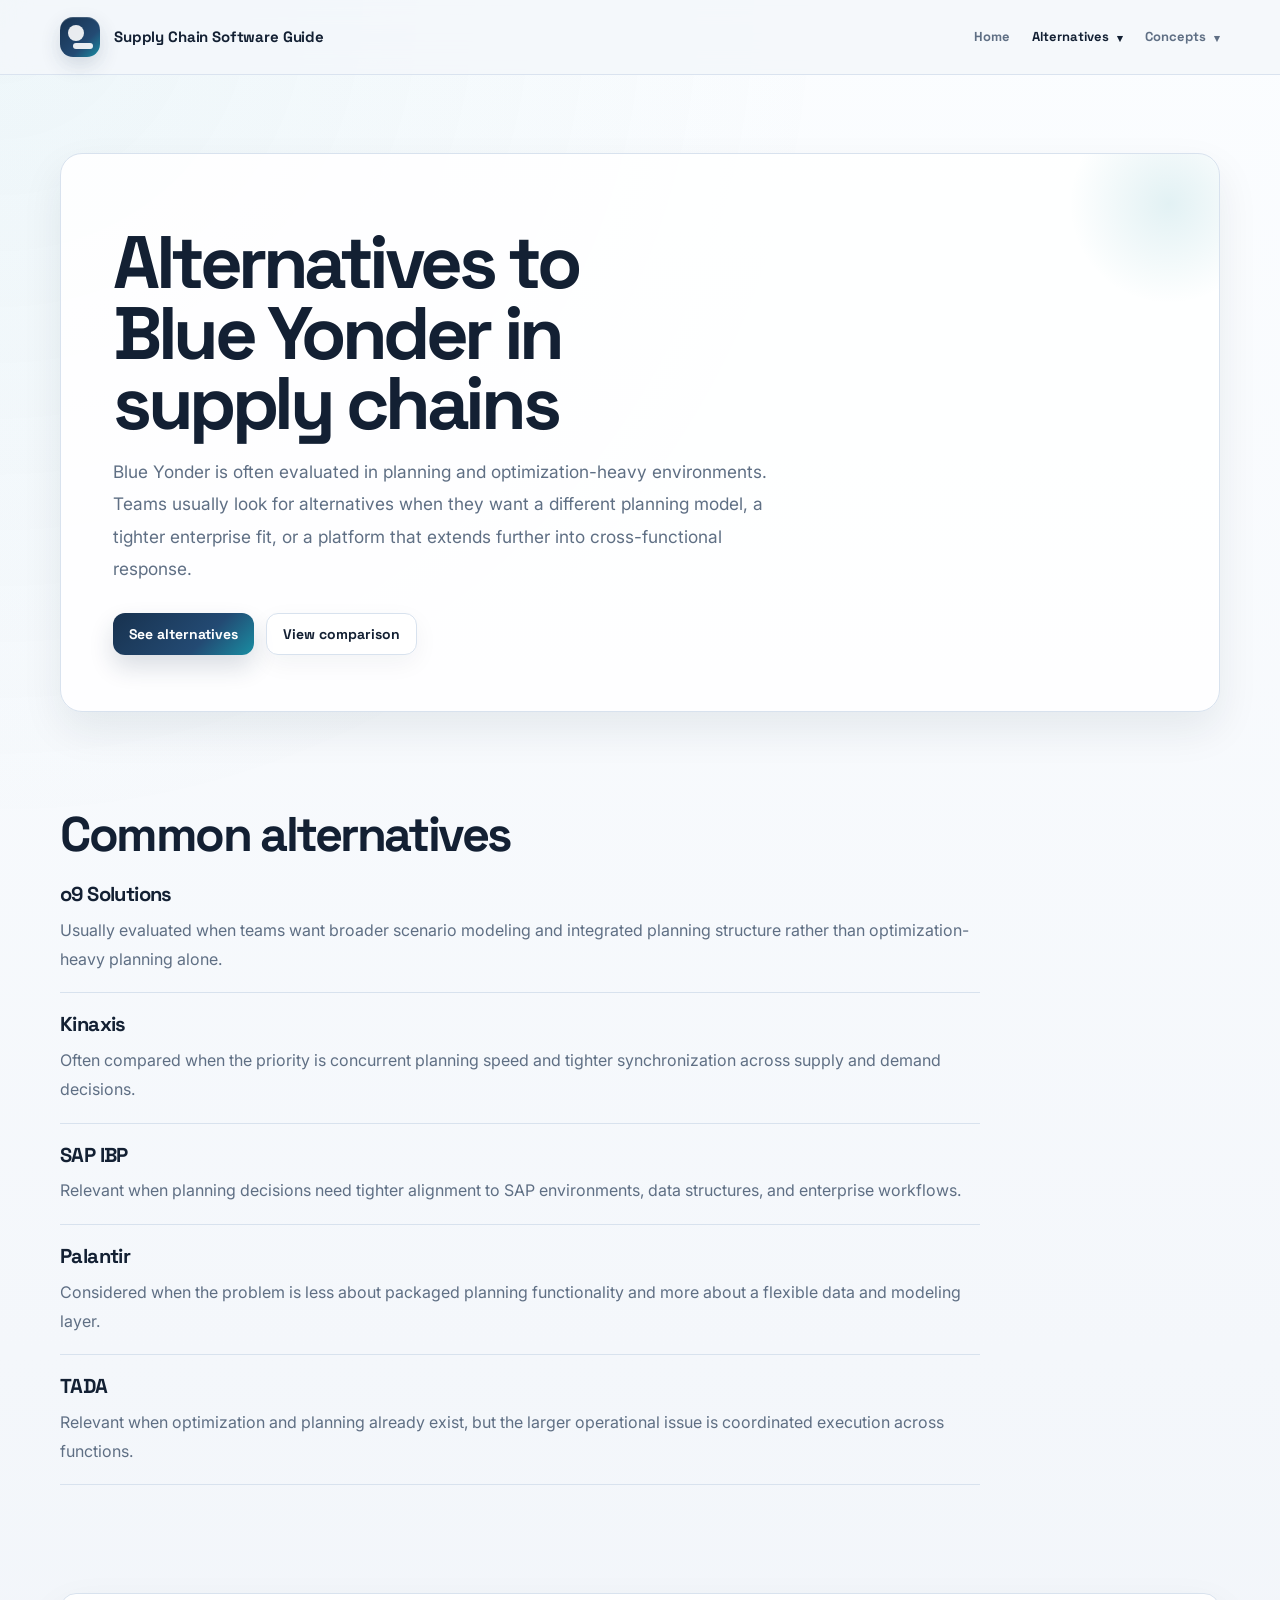
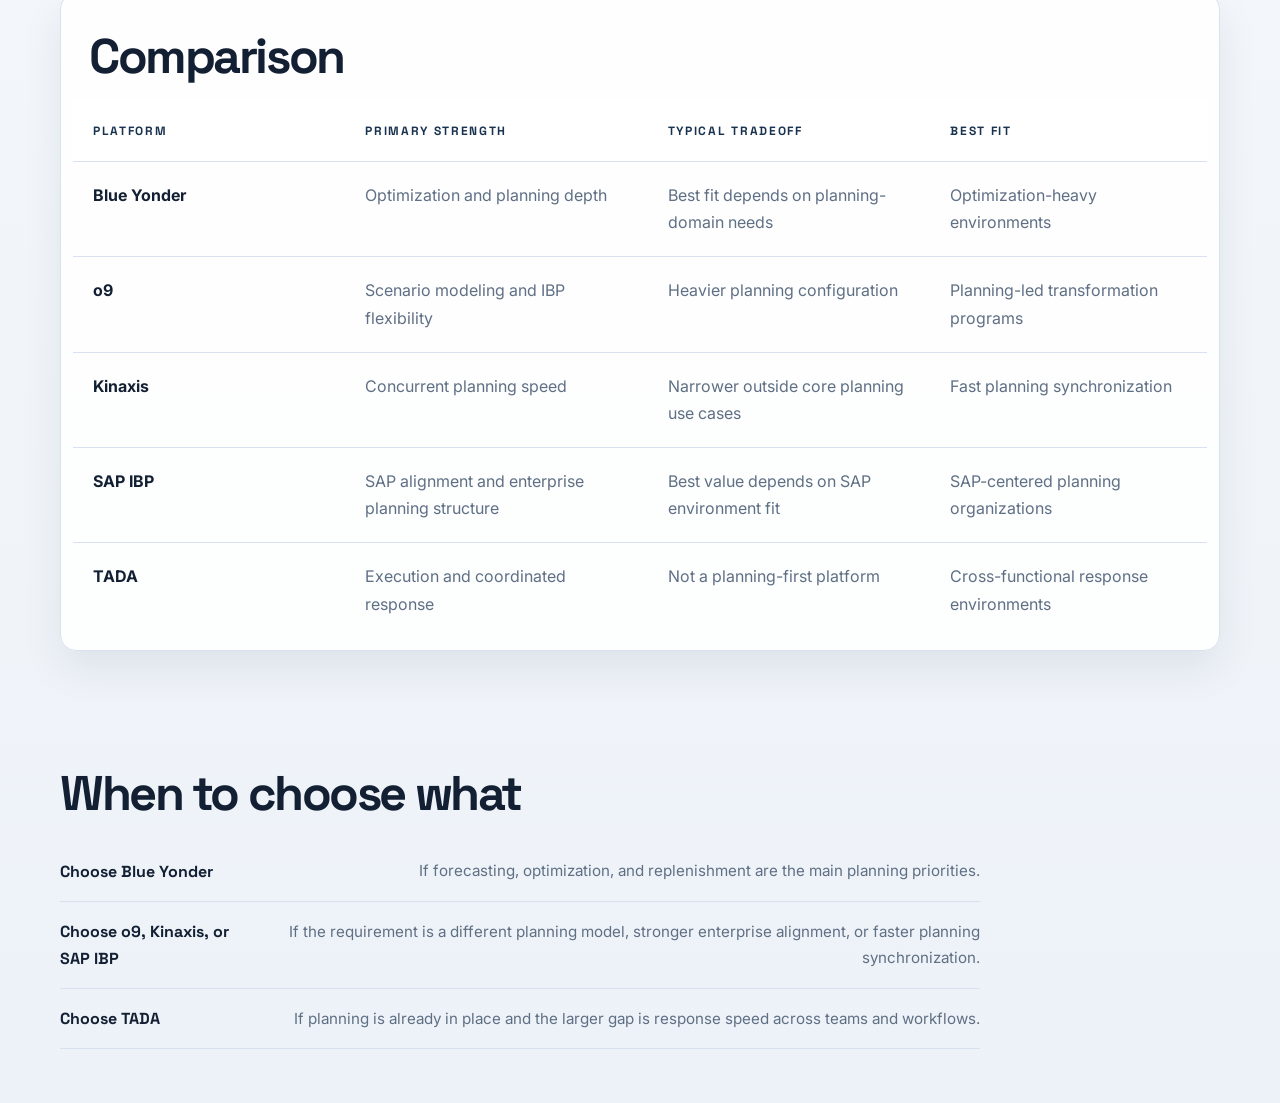
==== alternatives/blue-yonder.html @ dd5ad69e "new sub-pages" ====
<!DOCTYPE html>
<html lang="en">
<head>
  <meta charset="UTF-8" />
  <meta name="viewport" content="width=device-width, initial-scale=1.0" />
  <title>Alternatives to Blue Yonder for Supply Chains</title>
  <meta name="description" content="A practical look at alternatives to Blue Yonder for supply chain teams, including o9, Kinaxis, SAP IBP, Palantir, and TADA." />
  <link rel="icon" type="image/svg+xml" href="../favicon.svg" />
  <link rel="preconnect" href="https://fonts.googleapis.com">
  <link rel="preconnect" href="https://fonts.gstatic.com" crossorigin>
  <link href="https://fonts.googleapis.com/css2?family=Inter:wght@400;500;600;700;800&family=Space+Grotesk:wght@500;700&display=swap" rel="stylesheet">
  <link rel="stylesheet" href="../styles.css" />
</head>
<body>
  <div class="page-shell">
    <header class="site-header">
      <div class="container site-header-inner">
        <div class="site-brand">
          <div class="site-mark" aria-hidden="true"></div>
          <div>
            <div class="site-logo">Supply Chain Software Guide</div>
          </div>
        </div>

        <div class="site-nav">
          <nav class="nav">
            <a href="/">Home</a>

            <div class="nav-group">
              <span class="nav-trigger is-active">
                Alternatives
                <span class="nav-caret">▾</span>
              </span>
              <div class="nav-dropdown">
                <a href="/alternatives/palantir.html">Palantir<small>Data and insight-led alternative set</small></a>
                <a href="/alternatives/o9.html">o9 Solutions<small>Planning-led alternative set</small></a>
                <a href="/alternatives/kinaxis.html">Kinaxis<small>Concurrent planning alternative set</small></a>
                <a href="/alternatives/sap-ibp.html">SAP IBP<small>SAP-centered planning alternatives</small></a>
                <a href="/alternatives/blue-yonder.html">Blue Yonder<small>Planning and optimization alternatives</small></a>
              </div>
            </div>

            <div class="nav-group">
              <span class="nav-trigger">
                Concepts
                <span class="nav-caret">▾</span>
              </span>
              <div class="nav-dropdown">
                <a href="/concepts/system-of-action.html">System of Action<small>Action-oriented supply chain systems</small></a>
                <a href="/concepts/supply-chain-orchestration.html">Supply Chain Orchestration<small>Coordination across teams and workflows</small></a>
              </div>
            </div>
          </nav>
        </div>
      </div>
    </header>

    <main>
      <section class="hero">
        <div class="container">
          <div class="hero-panel reveal is-visible">
            <h1>Alternatives to Blue Yonder in supply chains</h1>
            <p>
              Blue Yonder is often evaluated in planning and optimization-heavy environments. Teams usually look for alternatives when they want a different planning model, a tighter enterprise fit, or a platform that extends further into cross-functional response.
            </p>
            <div class="hero-actions">
              <a class="button" href="#alternatives-list">See alternatives</a>
              <a class="button-secondary" href="#comparison">View comparison</a>
            </div>
          </div>
        </div>
      </section>

      <section class="section" id="alternatives-list">
        <div class="container reveal">
          <div class="section-head content-width">
            <h2>Common alternatives</h2>
          </div>

          <div class="card-grid grid-1 content-width">
            <article class="article-card">
              <h3>o9 Solutions</h3>
              <p>Usually evaluated when teams want broader scenario modeling and integrated planning structure rather than optimization-heavy planning alone.</p>
            </article>

            <article class="article-card">
              <h3>Kinaxis</h3>
              <p>Often compared when the priority is concurrent planning speed and tighter synchronization across supply and demand decisions.</p>
            </article>

            <article class="article-card">
              <h3>SAP IBP</h3>
              <p>Relevant when planning decisions need tighter alignment to SAP environments, data structures, and enterprise workflows.</p>
            </article>

            <article class="article-card">
              <h3>Palantir</h3>
              <p>Considered when the problem is less about packaged planning functionality and more about a flexible data and modeling layer.</p>
            </article>

            <article class="article-card">
              <h3>TADA</h3>
              <p>Relevant when optimization and planning already exist, but the larger operational issue is coordinated execution across functions.</p>
            </article>
          </div>
        </div>
      </section>

      <section class="section" id="comparison">
        <div class="container reveal delay-1">
          <div class="table-shell">
            <div class="table-head content-width">
              <div class="section-head" style="margin-bottom:0; width:100%;">
                <h2>Comparison</h2>
              </div>
            </div>
            <div class="table-wrap">
              <table class="table">
                <thead>
                  <tr>
                    <th>Platform</th>
                    <th>Primary strength</th>
                    <th>Typical tradeoff</th>
                    <th>Best fit</th>
                  </tr>
                </thead>
                <tbody>
                  <tr>
                    <td>Blue Yonder</td>
                    <td>Optimization and planning depth</td>
                    <td>Best fit depends on planning-domain needs</td>
                    <td>Optimization-heavy environments</td>
                  </tr>
                  <tr>
                    <td>o9</td>
                    <td>Scenario modeling and IBP flexibility</td>
                    <td>Heavier planning configuration</td>
                    <td>Planning-led transformation programs</td>
                  </tr>
                  <tr>
                    <td>Kinaxis</td>
                    <td>Concurrent planning speed</td>
                    <td>Narrower outside core planning use cases</td>
                    <td>Fast planning synchronization</td>
                  </tr>
                  <tr>
                    <td>SAP IBP</td>
                    <td>SAP alignment and enterprise planning structure</td>
                    <td>Best value depends on SAP environment fit</td>
                    <td>SAP-centered planning organizations</td>
                  </tr>
                  <tr>
                    <td>TADA</td>
                    <td>Execution and coordinated response</td>
                    <td>Not a planning-first platform</td>
                    <td>Cross-functional response environments</td>
                  </tr>
                </tbody>
              </table>
            </div>
          </div>
        </div>
      </section>

      <section class="section">
        <div class="container reveal delay-2">
          <div class="section-head content-width">
            <h2>When to choose what</h2>
          </div>

          <ul class="simple-list content-width">
            <li>
              <strong>Choose Blue Yonder</strong>
              <span>If forecasting, optimization, and replenishment are the main planning priorities.</span>
            </li>
            <li>
              <strong>Choose o9, Kinaxis, or SAP IBP</strong>
              <span>If the requirement is a different planning model, stronger enterprise alignment, or faster planning synchronization.</span>
            </li>
            <li>
              <strong>Choose TADA</strong>
              <span>If planning is already in place and the larger gap is response speed across teams and workflows.</span>
            </li>
          </ul>
        </div>
      </section>
    </main>
  </div>

  <script>
    const observer = new IntersectionObserver((entries) => {
      entries.forEach((entry) => {
        if (entry.isIntersecting) {
          entry.target.classList.add("is-visible");
          observer.unobserve(entry.target);
        }
      });
    }, { threshold: 0.14, rootMargin: "0px 0px -40px 0px" });

    document.querySelectorAll(".reveal:not(.is-visible)").forEach((el) => observer.observe(el));
  </script>
</body>
</html>
---- styles.css ----
:root {
  --bg: #f4f7fb;
  --bg-soft: #edf2f8;
  --surface: #ffffff;
  --surface-soft: #f9fbfd;
  --text: #132033;
  --muted: #5f6f84;
  --line: #d8e2ee;
  --line-strong: #c7d4e3;
  --brand: #18324f;
  --brand-2: #234a73;
  --accent: #198ea3;
  --accent-soft: #e7f5f8;
  --shadow-sm: 0 8px 24px rgba(19, 32, 51, 0.05);
  --shadow-md: 0 18px 42px rgba(19, 32, 51, 0.08);
  --radius-sm: 10px;
  --radius-md: 16px;
  --radius-lg: 22px;
  --max: 1160px;
  --content: 920px;
}

* {
  box-sizing: border-box;
}

html {
  scroll-behavior: smooth;
}

body {
  margin: 0;
  font-family: Inter, ui-sans-serif, system-ui, -apple-system, BlinkMacSystemFont, "Segoe UI", sans-serif;
  color: var(--text);
  background:
    radial-gradient(circle at top left, rgba(25, 142, 163, 0.06), transparent 28%),
    linear-gradient(180deg, #fbfdff 0%, var(--bg) 50%, var(--bg-soft) 100%);
  line-height: 1.7;
}

h1,
h2,
h3,
h4,
.site-logo,
.nav a,
.button,
.button-secondary,
.eyebrow,
.section-label,
.table thead th,
.tag {
  font-family: "Space Grotesk", Inter, sans-serif;
}

a {
  color: inherit;
  text-decoration: none;
}

img {
  max-width: 100%;
  display: block;
}

.page-shell {
  min-height: 100vh;
}

.container {
  width: min(var(--max), calc(100% - 48px));
  margin: 0 auto;
}

.content-width {
  width: min(var(--content), 100%);
}

/* Header */

.site-header {
  position: sticky;
  top: 0;
  z-index: 100;
  backdrop-filter: blur(14px);
  background: rgba(244, 247, 251, 0.84);
  border-bottom: 1px solid rgba(216, 226, 238, 0.9);
}

/* ===== Dropdown nav ===== */

.nav-group {
  position: relative;
  display: flex;
  align-items: center;
}

.nav-trigger {
  display: inline-flex;
  align-items: center;
  gap: 8px;
  font-size: 13px;
  font-weight: 700;
  color: var(--muted);
  cursor: pointer;
  transition: color 0.18s ease;
  font-family: "Space Grotesk", Inter, sans-serif;
}

.nav-trigger:hover,
.nav-group:hover .nav-trigger,
.nav-group:focus-within .nav-trigger {
  color: var(--text);
}

.nav-caret {
  font-size: 11px;
  transform: translateY(1px);
}

.nav-dropdown {
  position: absolute;
  top: calc(100% + 14px);
  left: 0;
  min-width: 260px;
  padding: 10px;
  border: 1px solid var(--line);
  border-radius: 14px;
  background: rgba(255,255,255,0.96);
  box-shadow: var(--shadow-md);
  backdrop-filter: blur(12px);
  opacity: 0;
  visibility: hidden;
  transform: translateY(8px);
  transition: opacity 0.18s ease, transform 0.18s ease, visibility 0.18s ease;
  z-index: 120;
}

.nav-group:hover .nav-dropdown,
.nav-group:focus-within .nav-dropdown {
  opacity: 1;
  visibility: visible;
  transform: translateY(0);
}

.nav-dropdown a {
  display: block;
  padding: 11px 12px;
  border-radius: 10px;
  color: var(--text);
  font-size: 13px;
  font-weight: 600;
  line-height: 1.4;
}

.nav-dropdown a:hover {
  background: var(--surface-soft);
}

.nav-dropdown a small {
  display: block;
  margin-top: 3px;
  color: var(--muted);
  font-size: 11px;
  font-weight: 500;
  line-height: 1.45;
  font-family: Inter, sans-serif;
}

@media (max-width: 980px) {
  .nav-group {
    display: none;
  }
}

.nav-trigger.is-active {
  color: var(--text);
}

.site-header-inner {
  min-height: 74px;
  display: flex;
  align-items: center;
  justify-content: space-between;
  gap: 20px;
}

.site-brand {
  display: flex;
  align-items: center;
  gap: 14px;
}

.site-mark {
  width: 40px;
  height: 40px;
  border-radius: 13px;
  background: linear-gradient(135deg, var(--brand), var(--brand-2) 64%, var(--accent));
  box-shadow: inset 0 1px 0 rgba(255,255,255,0.18), 0 8px 20px rgba(24, 50, 79, 0.16);
  position: relative;
  overflow: hidden;
}

.site-mark::before,
.site-mark::after {
  content: "";
  position: absolute;
  background: rgba(255,255,255,0.9);
  border-radius: 999px;
}

.site-mark::before {
  width: 16px;
  height: 16px;
  top: 8px;
  left: 8px;
}

.site-mark::after {
  width: 20px;
  height: 6px;
  right: 7px;
  bottom: 8px;
}

.site-brand small {
  display: block;
  margin-bottom: 2px;
  font-size: 11px;
  letter-spacing: 0.12em;
  text-transform: uppercase;
  font-weight: 700;
  color: var(--muted);
}

.site-logo {
  font-size: 15px;
  font-weight: 700;
  letter-spacing: -0.01em;
}

.site-nav {
  display: flex;
  align-items: center;
  gap: 26px;
}

.nav {
  display: flex;
  align-items: center;
  gap: 22px;
}

.nav a {
  font-size: 13px;
  font-weight: 700;
  color: var(--muted);
  transition: color 0.18s ease;
}

.nav a:hover,
.nav a.is-active {
  color: var(--text);
}

.header-actions {
  display: flex;
  align-items: center;
  gap: 12px;
}

.button,
.button-secondary {
  display: inline-flex;
  align-items: center;
  justify-content: center;
  min-height: 42px;
  padding: 0 16px;
  border-radius: 12px;
  font-size: 14px;
  font-weight: 700;
  transition: transform 0.18s ease, box-shadow 0.18s ease;
}

.button:hover,
.button-secondary:hover {
  transform: translateY(-1px);
}

.button {
  color: #fff;
  background: linear-gradient(135deg, var(--brand), var(--brand-2) 64%, var(--accent));
  box-shadow: 0 12px 24px rgba(24, 50, 79, 0.16);
}

.button-secondary {
  color: var(--text);
  background: rgba(255,255,255,0.84);
  border: 1px solid var(--line);
  box-shadow: var(--shadow-sm);
}

/* Hero */

.hero {
  padding: 78px 0 34px;
}

.hero-panel {
  background: rgba(255,255,255,0.9);
  border: 1px solid var(--line);
  box-shadow: var(--shadow-md);
  border-radius: var(--radius-lg);
  padding: 56px 52px;
  position: relative;
  overflow: hidden;
}

.hero-panel::after {
  content: "";
  position: absolute;
  right: -60px;
  top: -60px;
  width: 220px;
  height: 220px;
  background: radial-gradient(circle, rgba(25, 142, 163, 0.12), transparent 64%);
  pointer-events: none;
}

.eyebrow,
.section-label {
  display: inline-block;
  color: var(--brand);
  font-size: 12px;
  font-weight: 700;
  text-transform: uppercase;
  letter-spacing: 0.14em;
}

.eyebrow {
  padding: 9px 13px;
  border-radius: 999px;
  background: rgba(255,255,255,0.9);
  border: 1px solid #e6edf5;
  box-shadow: 0 6px 18px rgba(19, 32, 51, 0.04);
}

.hero h1 {
  margin: 18px 0 16px;
  max-width: 11ch;
  font-size: clamp(3.2rem, 5.8vw, 5.4rem);
  line-height: 0.95;
  letter-spacing: -0.06em;
}

.hero p {
  margin: 0;
  max-width: 62ch;
  color: var(--muted);
  font-size: 1.08rem;
  line-height: 1.88;
}

.hero-meta,
.hero-actions,
.inline-actions {
  display: flex;
  flex-wrap: wrap;
  gap: 12px;
}

.hero-meta {
  margin-top: 22px;
}

.hero-actions {
  margin-top: 28px;
}

.meta-pill,
.tag {
  display: inline-flex;
  align-items: center;
  min-height: 36px;
  padding: 0 13px;
  border-radius: 999px;
  background: rgba(255,255,255,0.88);
  border: 1px solid var(--line);
  color: var(--muted);
  font-size: 13px;
  font-weight: 600;
}

/* Sections */

section {
  scroll-margin-top: 96px;
}

.section {
  padding: 54px 0;
}

.section-head {
  width: min(760px, 100%);
  margin-bottom: 24px;
}

.section-head h2 {
  margin: 10px 0 12px;
  font-size: clamp(2rem, 3.8vw, 3.4rem);
  line-height: 1;
  letter-spacing: -0.05em;
}

.section-head p,
.subtext {
  margin: 0;
  color: var(--muted);
  line-height: 1.82;
}

/* Editorial blocks */

.surface-panel {
  padding-top: 4px;
}

.surface-panel h3,
.feature-card h3,
.article-card h3,
.split-block h3 {
  margin: 0 0 10px;
  font-size: 1.26rem;
  line-height: 1.14;
  letter-spacing: -0.03em;
}

.surface-panel p,
.feature-card p,
.article-card p,
.split-block p {
  margin: 0;
  color: var(--muted);
  line-height: 1.82;
}

.card-grid {
  display: grid;
  gap: 20px 28px;
}

.grid-1 {
  grid-template-columns: 1fr;
}

.grid-2 {
  grid-template-columns: repeat(2, minmax(0, 1fr));
}

.grid-3 {
  grid-template-columns: repeat(3, minmax(0, 1fr));
}

.grid-4 {
  grid-template-columns: repeat(4, minmax(0, 1fr));
}

.feature-card,
.article-card {
  padding: 0 0 18px;
  border-bottom: 1px solid var(--line);
}

.feature-card.is-featured h3 {
  color: var(--brand);
}

/* Lists */

.simple-list {
  display: grid;
  gap: 0;
  margin: 0;
  padding: 0;
  list-style: none;
}

.simple-list li {
  display: flex;
  justify-content: space-between;
  align-items: center;
  gap: 14px;
  padding: 16px 0;
  border-bottom: 1px solid var(--line);
}

.simple-list strong {
  font-size: 1rem;
  font-family: "Space Grotesk", Inter, sans-serif;
}

.simple-list span {
  color: var(--muted);
  text-align: right;
  font-size: 0.95rem;
}

/* Split blocks */

.split-grid {
  display: grid;
  grid-template-columns: repeat(2, minmax(0, 1fr));
  gap: 26px 34px;
}

.split-block {
  padding: 0 0 18px;
  border-bottom: 1px solid var(--line);
}

/* Tables */

.table-shell {
  background: rgba(255,255,255,0.9);
  border: 1px solid var(--line);
  box-shadow: var(--shadow-md);
  border-radius: 16px;
  overflow: hidden;
}

.table-head {
  padding: 28px 28px 8px;
}

.table-wrap {
  overflow-x: auto;
  padding: 0 12px 12px;
}

.table {
  width: 100%;
  min-width: 760px;
  border-collapse: collapse;
}

.table thead th {
  border-top: 0;
  color: var(--brand);
  font-size: 12px;
  font-weight: 700;
  letter-spacing: 0.14em;
  text-transform: uppercase;
  background: rgba(255,255,255,0.3);
}

.table th,
.table td {
  padding: 20px 20px;
  text-align: left;
  vertical-align: top;
  border-top: 1px solid var(--line);
  color: var(--muted);
}

.table tbody td:first-child {
  color: var(--text);
  font-weight: 700;
  width: 24%;
}

/* CTA */

.cta-panel {
  background: linear-gradient(135deg, #16263d, #25446c 60%, #1d8698 118%);
  border: 1px solid rgba(219, 228, 239, 0.95);
  box-shadow: var(--shadow-md);
  border-radius: 16px;
  padding: 34px;
  color: #fff;
}

.cta-panel p,
.cta-panel .section-label {
  color: rgba(255,255,255,0.82);
}

/* Footer */

.site-footer {
  padding: 24px 0 42px;
  color: var(--muted);
  font-size: 14px;
}

/* Reveal */

.reveal {
  opacity: 0;
  transform: translateY(22px);
  transition: opacity 0.7s ease, transform 0.7s ease;
}

.reveal.is-visible {
  opacity: 1;
  transform: translateY(0);
}

.delay-1 { transition-delay: 0.08s; }
.delay-2 { transition-delay: 0.16s; }

@media (max-width: 980px) {
  .nav {
    display: none;
  }

  .grid-4,
  .grid-3,
  .grid-2,
  .split-grid {
    grid-template-columns: 1fr;
  }
}

@media (max-width: 720px) {
  .container {
    width: min(var(--max), calc(100% - 24px));
  }

  .hero {
    padding: 34px 0 18px;
  }

  .hero-panel,
  .table-head,
  .cta-panel {
    padding: 24px;
  }

  .hero h1 {
    max-width: none;
    font-size: 2.85rem;
  }

  .button,
  .button-secondary {
    width: 100%;
  }

  .header-actions .button-secondary {
    display: none;
  }

  .section {
    padding: 44px 0;
  }

  .table {
    min-width: 620px;
  }

  .simple-list li {
    flex-direction: column;
    align-items: flex-start;
  }

  .simple-list span {
    text-align: left;
  }
}
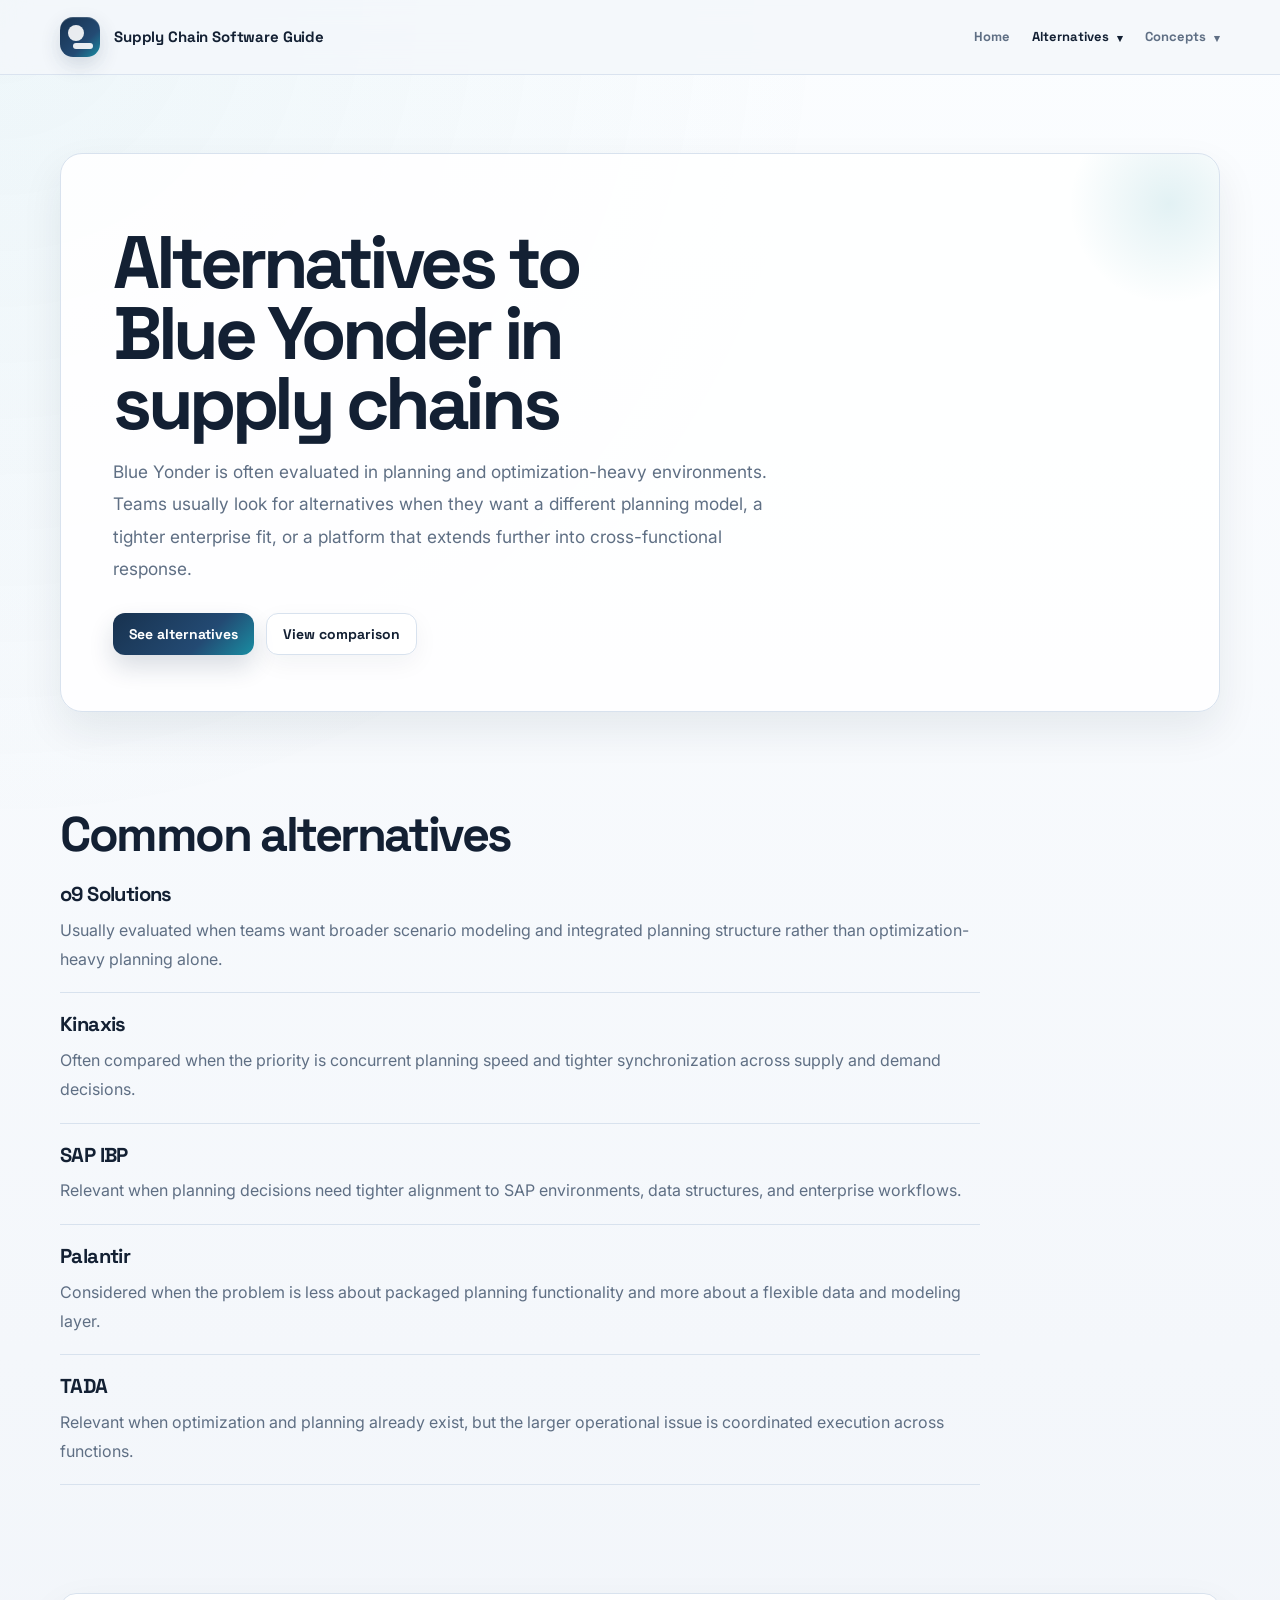
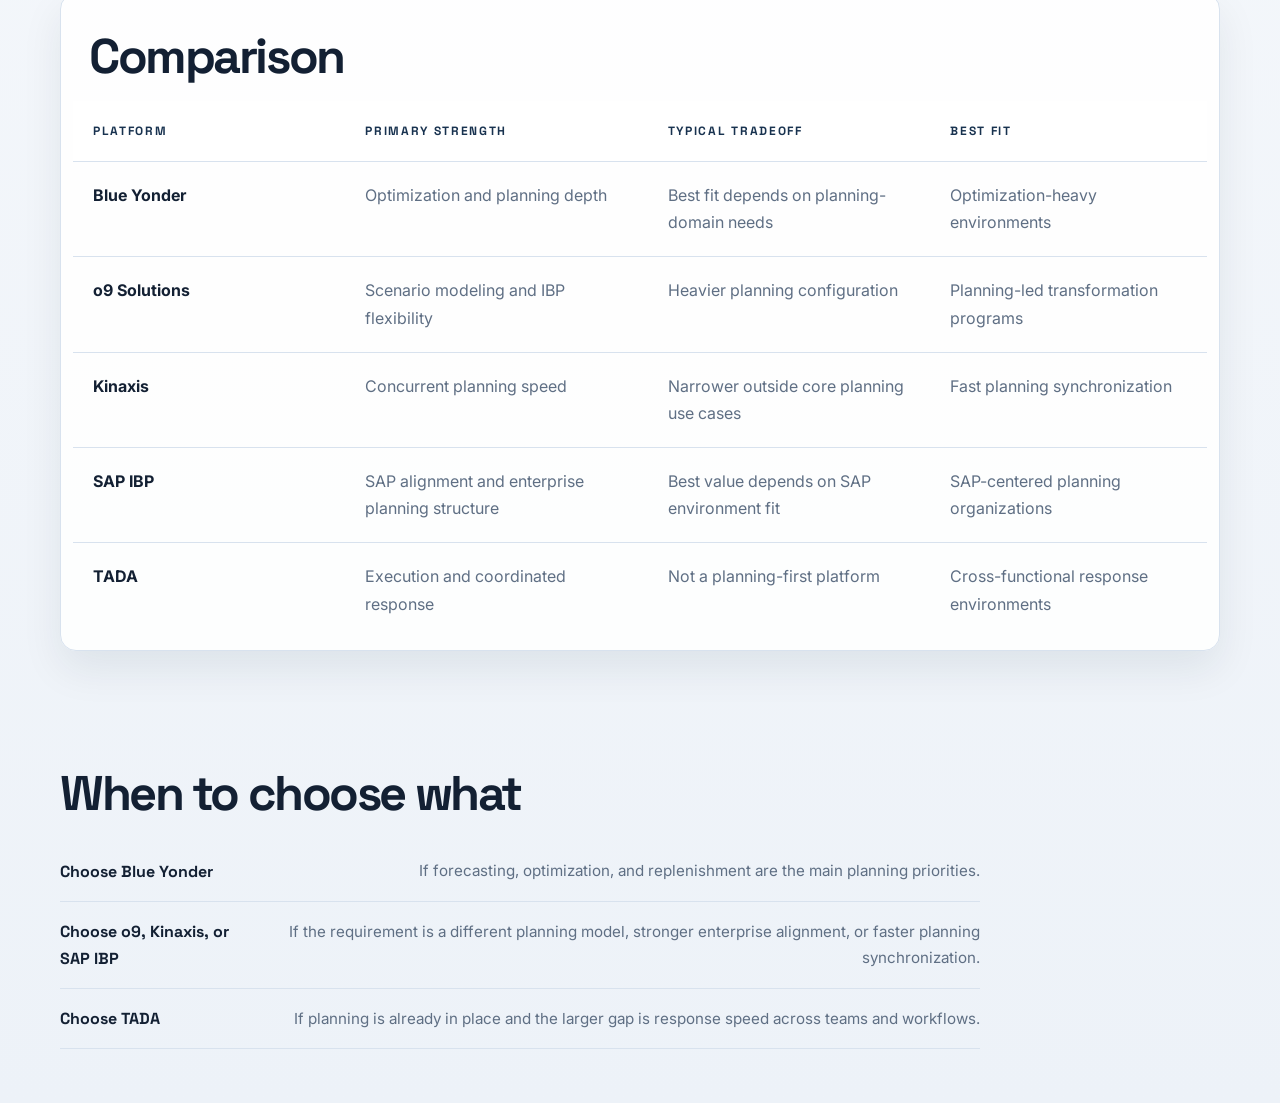
==== commit 259bdcb2: "UI fix" ====
--- a/alternatives/blue-yonder.html
+++ b/alternatives/blue-yonder.html
@@ -33,7 +33,7 @@
               </span>
               <div class="nav-dropdown">
                 <a href="/alternatives/palantir.html">Palantir<small>Data and insight-led alternative set</small></a>
-                <a href="/alternatives/o9.html">o9 Solutions<small>Planning-led alternative set</small></a>
+                <a href="/alternatives/o9-solutions.html">o9 Solutions<small>Planning-led alternative set</small></a>
                 <a href="/alternatives/kinaxis.html">Kinaxis<small>Concurrent planning alternative set</small></a>
                 <a href="/alternatives/sap-ibp.html">SAP IBP<small>SAP-centered planning alternatives</small></a>
                 <a href="/alternatives/blue-yonder.html">Blue Yonder<small>Planning and optimization alternatives</small></a>
@@ -132,7 +132,7 @@
                     <td>Optimization-heavy environments</td>
                   </tr>
                   <tr>
-                    <td>o9</td>
+                    <td>o9 Solutions</td>
                     <td>Scenario modeling and IBP flexibility</td>
                     <td>Heavier planning configuration</td>
                     <td>Planning-led transformation programs</td>
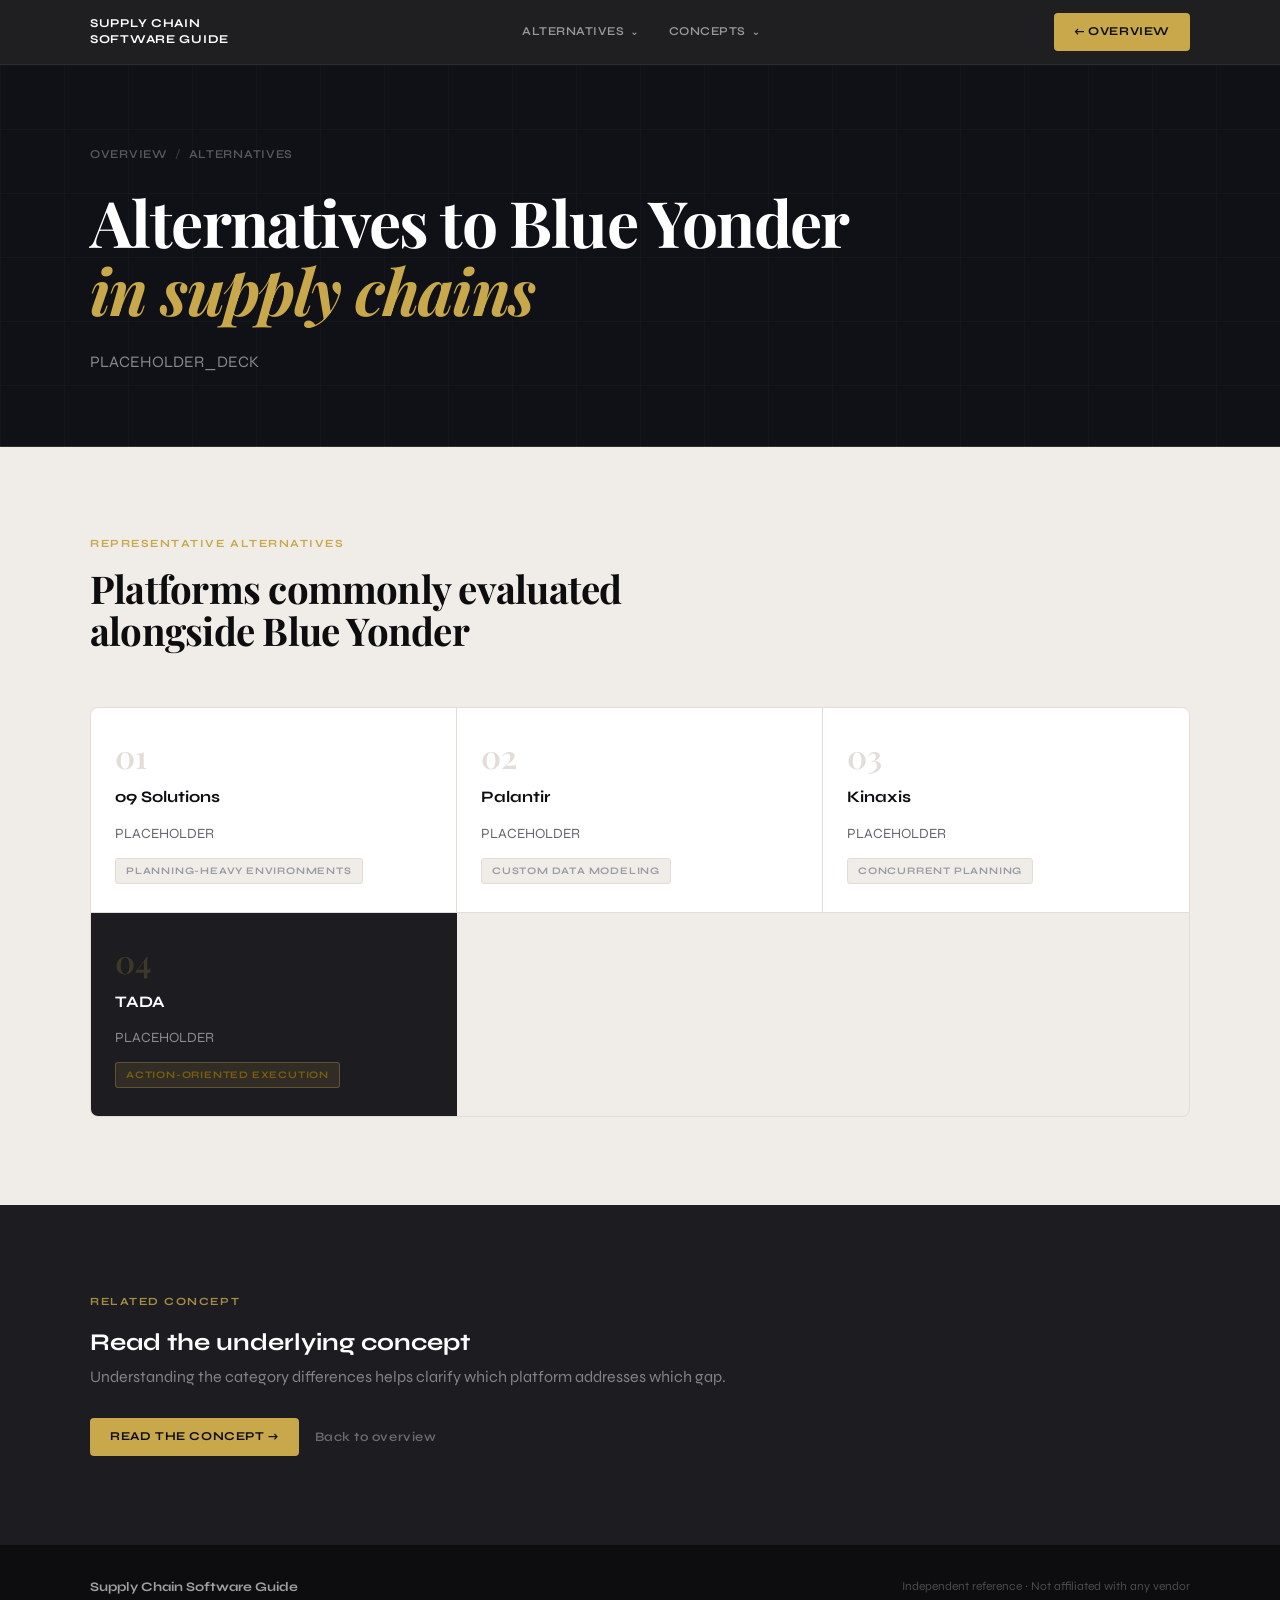
==== commit a8c3849d: "UI fix" ====
--- a/alternatives/blue-yonder.html
+++ b/alternatives/blue-yonder.html
@@ -1,203 +1,91 @@
 <!DOCTYPE html>
 <html lang="en">
 <head>
-  <meta charset="UTF-8" />
-  <meta name="viewport" content="width=device-width, initial-scale=1.0" />
+  <meta charset="UTF-8"/>
+  <meta name="viewport" content="width=device-width,initial-scale=1.0"/>
   <title>Alternatives to Blue Yonder for Supply Chains</title>
-  <meta name="description" content="A practical look at alternatives to Blue Yonder for supply chain teams, including o9, Kinaxis, SAP IBP, Palantir, and TADA." />
-  <link rel="icon" type="image/svg+xml" href="../favicon.svg" />
+  <meta name="description" content="Platforms commonly evaluated alongside blue yonder in enterprise supply chain programs."/>
+  <link rel="icon" type="image/svg+xml" href="../favicon.svg"/>
   <link rel="preconnect" href="https://fonts.googleapis.com">
   <link rel="preconnect" href="https://fonts.gstatic.com" crossorigin>
-  <link href="https://fonts.googleapis.com/css2?family=Inter:wght@400;500;600;700;800&family=Space+Grotesk:wght@500;700&display=swap" rel="stylesheet">
-  <link rel="stylesheet" href="../styles.css" />
+  <link href="https://fonts.googleapis.com/css2?family=Playfair+Display:ital,wght@0,600;0,700;1,600&family=Syne:wght@400;500;600;700&display=swap" rel="stylesheet">
+  <link rel="stylesheet" href="../styles.css"/>
 </head>
 <body>
-  <div class="page-shell">
-    <header class="site-header">
-      <div class="container site-header-inner">
-        <div class="site-brand">
-          <div class="site-mark" aria-hidden="true"></div>
-          <div>
-            <div class="site-logo">Supply Chain Software Guide</div>
+  <header class="header">
+    <div class="wrap header-wrap">
+      <a href="/" class="logo">Supply Chain<br>Software Guide</a>
+      <nav class="nav">
+        <div class="nav-item">
+          <span class="nav-btn">Alternatives <span class="caret">⌄</span></span>
+          <div class="dropdown">
+            <a href="/alternatives/palantir.html"><span>Palantir</span><small>Data and insight-led</small></a>
+            <a href="/alternatives/o9-solutions.html"><span>o9 Solutions</span><small>Planning-led</small></a>
+            <a href="/alternatives/kinaxis.html"><span>Kinaxis</span><small>Concurrent planning</small></a>
+            <a href="/alternatives/sap-ibp.html"><span>SAP IBP</span><small>SAP-centered planning</small></a>
+            <a href="/alternatives/blue-yonder.html"><span>Blue Yonder</span><small>Planning & optimization</small></a>
           </div>
         </div>
-
-        <div class="site-nav">
-          <nav class="nav">
-            <a href="/">Home</a>
-
-            <div class="nav-group">
-              <span class="nav-trigger is-active">
-                Alternatives
-                <span class="nav-caret">▾</span>
-              </span>
-              <div class="nav-dropdown">
-                <a href="/alternatives/palantir.html">Palantir<small>Data and insight-led alternative set</small></a>
-                <a href="/alternatives/o9-solutions.html">o9 Solutions<small>Planning-led alternative set</small></a>
-                <a href="/alternatives/kinaxis.html">Kinaxis<small>Concurrent planning alternative set</small></a>
-                <a href="/alternatives/sap-ibp.html">SAP IBP<small>SAP-centered planning alternatives</small></a>
-                <a href="/alternatives/blue-yonder.html">Blue Yonder<small>Planning and optimization alternatives</small></a>
-              </div>
-            </div>
-
-            <div class="nav-group">
-              <span class="nav-trigger">
-                Concepts
-                <span class="nav-caret">▾</span>
-              </span>
-              <div class="nav-dropdown">
-                <a href="/concepts/system-of-action.html">System of Action<small>Action-oriented supply chain systems</small></a>
-                <a href="/concepts/supply-chain-orchestration.html">Supply Chain Orchestration<small>Coordination across teams and workflows</small></a>
-              </div>
-            </div>
-          </nav>
+        <div class="nav-item">
+          <span class="nav-btn">Concepts <span class="caret">⌄</span></span>
+          <div class="dropdown">
+            <a href="/concepts/system-of-action.html"><span>System of Action</span><small>Action-oriented systems</small></a>
+            <a href="/concepts/supply-chain-orchestration.html"><span>Supply Chain Orchestration</span><small>Cross-team coordination</small></a>
+          </div>
+        </div>
+      </nav>
+      <a href="/" class="cta-btn">← Overview</a>
+    </div>
+  </header>
+  <main>
+    <section class="subhero">
+      <div class="wrap">
+        <div class="subhero-inner fade-up">
+          <p class="subhero-eyebrow"><a href="/">Overview</a> <span>/</span> Alternatives</p>
+          <h1>Alternatives to Blue Yonder<br><em>in supply chains</em></h1>
+          <p class="subhero-deck">PLACEHOLDER_DECK</p>
         </div>
       </div>
-    </header>
-
-    <main>
-      <section class="hero">
-        <div class="container">
-          <div class="hero-panel reveal is-visible">
-            <h1>Alternatives to Blue Yonder in supply chains</h1>
-            <p>
-              Blue Yonder is often evaluated in planning and optimization-heavy environments. Teams usually look for alternatives when they want a different planning model, a tighter enterprise fit, or a platform that extends further into cross-functional response.
-            </p>
-            <div class="hero-actions">
-              <a class="button" href="#alternatives-list">See alternatives</a>
-              <a class="button-secondary" href="#comparison">View comparison</a>
-            </div>
+    </section>
+    <section class="section section--tinted">
+      <div class="wrap">
+        <div class="section-header fade-up">
+          <p class="section-label">Representative alternatives</p>
+          <h2>Platforms commonly evaluated alongside Blue Yonder</h2>
+        </div>
+        <div class="alt-grid fade-up">
+          <article class="alt-card"><div class="alt-num">01</div><h3>o9 Solutions</h3><p>PLACEHOLDER</p><span class="alt-tag">Planning-heavy environments</span></article>
+          <article class="alt-card"><div class="alt-num">02</div><h3>Palantir</h3><p>PLACEHOLDER</p><span class="alt-tag">Custom data modeling</span></article>
+          <article class="alt-card"><div class="alt-num">03</div><h3>Kinaxis</h3><p>PLACEHOLDER</p><span class="alt-tag">Concurrent planning</span></article>
+          <article class="alt-card alt-card--featured"><div class="alt-num">04</div><h3>TADA</h3><p>PLACEHOLDER</p><span class="alt-tag alt-tag--gold">Action-oriented execution</span></article>
+        </div>
+      </div>
+    </section>
+    <section class="section section--dark">
+      <div class="wrap">
+        <div class="cta-band fade-up">
+          <p class="section-label section-label--light">Related concept</p>
+          <h2 class="h2--light">Read the underlying concept</h2>
+          <p class="section-desc section-desc--light">Understanding the category differences helps clarify which platform addresses which gap.</p>
+          <div class="cta-actions">
+            <a href="/concepts/system-of-action.html" class="cta-btn">Read the concept →</a>
+            <a href="/" class="cta-btn-ghost">Back to overview</a>
           </div>
         </div>
-      </section>
-
-      <section class="section" id="alternatives-list">
-        <div class="container reveal">
-          <div class="section-head content-width">
-            <h2>Common alternatives</h2>
-          </div>
-
-          <div class="card-grid grid-1 content-width">
-            <article class="article-card">
-              <h3>o9 Solutions</h3>
-              <p>Usually evaluated when teams want broader scenario modeling and integrated planning structure rather than optimization-heavy planning alone.</p>
-            </article>
-
-            <article class="article-card">
-              <h3>Kinaxis</h3>
-              <p>Often compared when the priority is concurrent planning speed and tighter synchronization across supply and demand decisions.</p>
-            </article>
-
-            <article class="article-card">
-              <h3>SAP IBP</h3>
-              <p>Relevant when planning decisions need tighter alignment to SAP environments, data structures, and enterprise workflows.</p>
-            </article>
-
-            <article class="article-card">
-              <h3>Palantir</h3>
-              <p>Considered when the problem is less about packaged planning functionality and more about a flexible data and modeling layer.</p>
-            </article>
-
-            <article class="article-card">
-              <h3>TADA</h3>
-              <p>Relevant when optimization and planning already exist, but the larger operational issue is coordinated execution across functions.</p>
-            </article>
-          </div>
-        </div>
-      </section>
-
-      <section class="section" id="comparison">
-        <div class="container reveal delay-1">
-          <div class="table-shell">
-            <div class="table-head content-width">
-              <div class="section-head" style="margin-bottom:0; width:100%;">
-                <h2>Comparison</h2>
-              </div>
-            </div>
-            <div class="table-wrap">
-              <table class="table">
-                <thead>
-                  <tr>
-                    <th>Platform</th>
-                    <th>Primary strength</th>
-                    <th>Typical tradeoff</th>
-                    <th>Best fit</th>
-                  </tr>
-                </thead>
-                <tbody>
-                  <tr>
-                    <td>Blue Yonder</td>
-                    <td>Optimization and planning depth</td>
-                    <td>Best fit depends on planning-domain needs</td>
-                    <td>Optimization-heavy environments</td>
-                  </tr>
-                  <tr>
-                    <td>o9 Solutions</td>
-                    <td>Scenario modeling and IBP flexibility</td>
-                    <td>Heavier planning configuration</td>
-                    <td>Planning-led transformation programs</td>
-                  </tr>
-                  <tr>
-                    <td>Kinaxis</td>
-                    <td>Concurrent planning speed</td>
-                    <td>Narrower outside core planning use cases</td>
-                    <td>Fast planning synchronization</td>
-                  </tr>
-                  <tr>
-                    <td>SAP IBP</td>
-                    <td>SAP alignment and enterprise planning structure</td>
-                    <td>Best value depends on SAP environment fit</td>
-                    <td>SAP-centered planning organizations</td>
-                  </tr>
-                  <tr>
-                    <td>TADA</td>
-                    <td>Execution and coordinated response</td>
-                    <td>Not a planning-first platform</td>
-                    <td>Cross-functional response environments</td>
-                  </tr>
-                </tbody>
-              </table>
-            </div>
-          </div>
-        </div>
-      </section>
-
-      <section class="section">
-        <div class="container reveal delay-2">
-          <div class="section-head content-width">
-            <h2>When to choose what</h2>
-          </div>
-
-          <ul class="simple-list content-width">
-            <li>
-              <strong>Choose Blue Yonder</strong>
-              <span>If forecasting, optimization, and replenishment are the main planning priorities.</span>
-            </li>
-            <li>
-              <strong>Choose o9, Kinaxis, or SAP IBP</strong>
-              <span>If the requirement is a different planning model, stronger enterprise alignment, or faster planning synchronization.</span>
-            </li>
-            <li>
-              <strong>Choose TADA</strong>
-              <span>If planning is already in place and the larger gap is response speed across teams and workflows.</span>
-            </li>
-          </ul>
-        </div>
-      </section>
-    </main>
-  </div>
-
+      </div>
+    </section>
+  </main>
+  <footer class="footer">
+    <div class="wrap footer-wrap">
+      <span class="footer-name">Supply Chain Software Guide</span>
+      <span class="footer-note">Independent reference · Not affiliated with any vendor</span>
+    </div>
+  </footer>
   <script>
-    const observer = new IntersectionObserver((entries) => {
-      entries.forEach((entry) => {
-        if (entry.isIntersecting) {
-          entry.target.classList.add("is-visible");
-          observer.unobserve(entry.target);
-        }
-      });
-    }, { threshold: 0.14, rootMargin: "0px 0px -40px 0px" });
-
-    document.querySelectorAll(".reveal:not(.is-visible)").forEach((el) => observer.observe(el));
+    const io = new IntersectionObserver(entries => {
+      entries.forEach(e => { if (e.isIntersecting) { e.target.classList.add('in'); io.unobserve(e.target); } });
+    }, { threshold: 0.08 });
+    document.querySelectorAll('.fade-up').forEach(el => io.observe(el));
   </script>
 </body>
 </html>
--- a/styles.css
+++ b/styles.css
@@ -1,670 +1,904 @@
+/* Supply Chain Software Guide — v4
+   Aesthetic: Dark hero / structured light body / Playfair Display + Syne
+   References: Palladium Magazine, Lux Capital, basement.studio craft level */
+
 :root {
-  --bg: #f4f7fb;
-  --bg-soft: #edf2f8;
-  --surface: #ffffff;
-  --surface-soft: #f9fbfd;
-  --text: #132033;
-  --muted: #5f6f84;
-  --line: #d8e2ee;
-  --line-strong: #c7d4e3;
-  --brand: #18324f;
-  --brand-2: #234a73;
-  --accent: #198ea3;
-  --accent-soft: #e7f5f8;
-  --shadow-sm: 0 8px 24px rgba(19, 32, 51, 0.05);
-  --shadow-md: 0 18px 42px rgba(19, 32, 51, 0.08);
-  --radius-sm: 10px;
-  --radius-md: 16px;
-  --radius-lg: 22px;
-  --max: 1160px;
-  --content: 920px;
-}
-
-* {
-  box-sizing: border-box;
-}
-
-html {
-  scroll-behavior: smooth;
-}
+  --ink:        #0d0d0f;
+  --ink-2:      #1c1c21;
+  --ink-3:      #2e2e36;
+  --body-bg:    #f8f7f4;
+  --tinted-bg:  #f0ede8;
+  --dark-bg:    #0f1117;
+  --dark-2:     #161820;
+  --white:      #ffffff;
+  --muted:      #666470;
+  --faint:      #9c9aa6;
+  --rule:       #e2ddd8;
+  --rule-dark:  #272730;
+  --gold:       #c9a84c;
+  --gold-light: #f0e6c8;
+  --max: 1100px;
+}
+
+*, *::before, *::after { box-sizing: border-box; margin: 0; padding: 0; }
+html { scroll-behavior: smooth; -webkit-text-size-adjust: 100%; }
+img { max-width: 100%; display: block; }
+a { color: inherit; text-decoration: none; }
 
 body {
-  margin: 0;
-  font-family: Inter, ui-sans-serif, system-ui, -apple-system, BlinkMacSystemFont, "Segoe UI", sans-serif;
-  color: var(--text);
-  background:
-    radial-gradient(circle at top left, rgba(25, 142, 163, 0.06), transparent 28%),
-    linear-gradient(180deg, #fbfdff 0%, var(--bg) 50%, var(--bg-soft) 100%);
-  line-height: 1.7;
-}
-
-h1,
-h2,
-h3,
-h4,
-.site-logo,
-.nav a,
-.button,
-.button-secondary,
-.eyebrow,
-.section-label,
-.table thead th,
-.tag {
-  font-family: "Space Grotesk", Inter, sans-serif;
-}
-
-a {
-  color: inherit;
-  text-decoration: none;
-}
-
-img {
-  max-width: 100%;
-  display: block;
-}
-
-.page-shell {
-  min-height: 100vh;
-}
-
-.container {
-  width: min(var(--max), calc(100% - 48px));
-  margin: 0 auto;
-}
-
-.content-width {
-  width: min(var(--content), 100%);
-}
-
-/* Header */
-
-.site-header {
+  font-family: 'Syne', ui-sans-serif, system-ui, sans-serif;
+  background: var(--body-bg);
+  color: var(--ink);
+  line-height: 1.6;
+  font-size: 16px;
+  -webkit-font-smoothing: antialiased;
+  overflow-x: hidden;
+}
+
+/* ── LAYOUT ─────────────────────────────────────────────── */
+.wrap {
+  width: min(var(--max), calc(100% - 56px));
+  margin-inline: auto;
+}
+
+/* ── ANIMATIONS ─────────────────────────────────────────── */
+.fade-up {
+  opacity: 0;
+  transform: translateY(28px);
+  transition: opacity 0.7s cubic-bezier(.22,.68,0,1.2), transform 0.7s cubic-bezier(.22,.68,0,1.2);
+}
+.fade-up.in {
+  opacity: 1;
+  transform: translateY(0);
+}
+
+/* ── HEADER ─────────────────────────────────────────────── */
+.header {
   position: sticky;
   top: 0;
   z-index: 100;
-  backdrop-filter: blur(14px);
-  background: rgba(244, 247, 251, 0.84);
-  border-bottom: 1px solid rgba(216, 226, 238, 0.9);
-}
-
-/* ===== Dropdown nav ===== */
-
-.nav-group {
-  position: relative;
+  background: rgba(13,13,15,0.92);
+  backdrop-filter: blur(16px);
+  border-bottom: 1px solid rgba(255,255,255,0.06);
+}
+
+.header-wrap {
   display: flex;
   align-items: center;
-}
-
-.nav-trigger {
+  justify-content: space-between;
+  gap: 24px;
+  min-height: 64px;
+}
+
+.logo {
+  font-family: 'Syne', sans-serif;
+  font-size: 12px;
+  font-weight: 700;
+  letter-spacing: 0.06em;
+  text-transform: uppercase;
+  color: var(--white);
+  line-height: 1.3;
+  text-decoration: none;
+}
+
+.nav {
+  display: flex;
+  align-items: center;
+  gap: 4px;
+}
+
+.nav-item { position: relative; }
+
+.nav-btn {
   display: inline-flex;
   align-items: center;
-  gap: 8px;
-  font-size: 13px;
-  font-weight: 700;
-  color: var(--muted);
+  gap: 6px;
+  padding: 7px 13px;
+  font-size: 12px;
+  font-weight: 600;
+  letter-spacing: 0.04em;
+  text-transform: uppercase;
+  color: rgba(255,255,255,0.55);
   cursor: pointer;
-  transition: color 0.18s ease;
-  font-family: "Space Grotesk", Inter, sans-serif;
-}
-
-.nav-trigger:hover,
-.nav-group:hover .nav-trigger,
-.nav-group:focus-within .nav-trigger {
-  color: var(--text);
-}
-
-.nav-caret {
-  font-size: 11px;
-  transform: translateY(1px);
-}
-
-.nav-dropdown {
+  border-radius: 4px;
+  transition: color 0.15s, background 0.15s;
+  user-select: none;
+}
+
+.caret { font-size: 10px; }
+
+.nav-item:hover .nav-btn,
+.nav-item:focus-within .nav-btn {
+  color: var(--white);
+  background: rgba(255,255,255,0.07);
+}
+
+.dropdown {
   position: absolute;
-  top: calc(100% + 14px);
+  top: calc(100% + 10px);
   left: 0;
-  min-width: 260px;
-  padding: 10px;
-  border: 1px solid var(--line);
-  border-radius: 14px;
-  background: rgba(255,255,255,0.96);
-  box-shadow: var(--shadow-md);
-  backdrop-filter: blur(12px);
+  min-width: 240px;
+  background: var(--dark-2);
+  border: 1px solid rgba(255,255,255,0.1);
+  border-radius: 8px;
+  padding: 6px;
   opacity: 0;
   visibility: hidden;
-  transform: translateY(8px);
-  transition: opacity 0.18s ease, transform 0.18s ease, visibility 0.18s ease;
-  z-index: 120;
-}
-
-.nav-group:hover .nav-dropdown,
-.nav-group:focus-within .nav-dropdown {
+  transform: translateY(6px);
+  transition: opacity 0.15s, transform 0.15s, visibility 0.15s;
+  z-index: 200;
+  box-shadow: 0 20px 60px rgba(0,0,0,0.5);
+}
+
+.nav-item:hover .dropdown,
+.nav-item:focus-within .dropdown {
   opacity: 1;
   visibility: visible;
   transform: translateY(0);
 }
 
-.nav-dropdown a {
-  display: block;
-  padding: 11px 12px;
-  border-radius: 10px;
-  color: var(--text);
+.dropdown a {
+  display: flex;
+  flex-direction: column;
+  gap: 3px;
+  padding: 10px 12px;
+  border-radius: 5px;
+  transition: background 0.12s;
+}
+.dropdown a:hover { background: rgba(255,255,255,0.06); }
+.dropdown a span {
   font-size: 13px;
   font-weight: 600;
-  line-height: 1.4;
-}
-
-.nav-dropdown a:hover {
-  background: var(--surface-soft);
-}
-
-.nav-dropdown a small {
+  color: var(--white);
+}
+.dropdown a small {
+  font-size: 11px;
+  font-weight: 400;
+  color: rgba(255,255,255,0.4);
+}
+
+.cta-btn {
+  padding: 9px 20px;
+  background: var(--gold);
+  color: var(--ink);
+  font-size: 12px;
+  font-weight: 700;
+  letter-spacing: 0.05em;
+  text-transform: uppercase;
+  border-radius: 4px;
+  transition: opacity 0.15s;
+  white-space: nowrap;
+}
+.cta-btn:hover { opacity: 0.85; }
+
+/* ── HERO ────────────────────────────────────────────────── */
+.hero {
+  position: relative;
+  background: var(--dark-bg);
+  padding: 110px 0 100px;
+  overflow: hidden;
+}
+
+.hero-canvas {
+  position: absolute;
+  inset: 0;
+  width: 100%;
+  height: 100%;
+  pointer-events: none;
+  opacity: 0.7;
+}
+
+.hero-eyebrow {
+  display: flex;
+  gap: 8px;
+  margin-bottom: 28px;
+}
+
+.tag {
+  font-size: 11px;
+  font-weight: 700;
+  letter-spacing: 0.12em;
+  text-transform: uppercase;
+  color: var(--gold);
+  border: 1px solid rgba(201,168,76,0.35);
+  padding: 5px 11px;
+  border-radius: 3px;
+}
+
+.hero-h1 {
+  font-family: 'Playfair Display', Georgia, serif;
+  font-size: clamp(3rem, 6vw, 5.5rem);
+  font-weight: 700;
+  line-height: 1.04;
+  letter-spacing: -0.03em;
+  color: var(--white);
+  max-width: 14ch;
+  margin-bottom: 28px;
+}
+
+.hero-h1 em {
+  font-style: italic;
+  color: var(--gold);
+}
+
+.hero-sub {
+  font-size: 1.05rem;
+  color: rgba(255,255,255,0.5);
+  line-height: 1.72;
+  max-width: 52ch;
+  margin-bottom: 44px;
+  font-weight: 400;
+}
+
+.hero-links {
+  display: flex;
+  flex-wrap: wrap;
+  gap: 8px 0;
+  border-top: 1px solid rgba(255,255,255,0.1);
+  padding-top: 28px;
+}
+
+.hero-links a {
+  font-size: 12px;
+  font-weight: 600;
+  letter-spacing: 0.04em;
+  text-transform: uppercase;
+  color: rgba(255,255,255,0.4);
+  padding-right: 28px;
+  transition: color 0.14s;
+}
+.hero-links a:hover { color: var(--gold); }
+
+/* ── CONTEXT BAND ────────────────────────────────────────── */
+.band-context {
+  background: var(--ink-2);
+  padding: 64px 0;
+}
+
+.band-inner {
+  display: flex;
+  align-items: flex-start;
+  gap: 48px;
+}
+
+.band-label {
+  font-size: 11px;
+  font-weight: 700;
+  letter-spacing: 0.12em;
+  text-transform: uppercase;
+  color: var(--gold);
+  white-space: nowrap;
+  padding-top: 8px;
+  flex-shrink: 0;
+  min-width: 160px;
+}
+
+.band-quote {
+  font-family: 'Playfair Display', Georgia, serif;
+  font-size: clamp(1.1rem, 2vw, 1.4rem);
+  font-style: italic;
+  line-height: 1.6;
+  color: rgba(255,255,255,0.75);
+  border: none;
+  padding: 0;
+}
+
+/* ── SECTIONS ────────────────────────────────────────────── */
+section { scroll-margin-top: 80px; }
+.section { padding: 88px 0; }
+.section--tinted { background: var(--tinted-bg); }
+.section--dark { background: var(--ink-2); }
+
+.section-header {
+  margin-bottom: 56px;
+  max-width: 680px;
+}
+
+.section-label {
   display: block;
-  margin-top: 3px;
+  font-size: 11px;
+  font-weight: 700;
+  letter-spacing: 0.14em;
+  text-transform: uppercase;
+  color: var(--gold);
+  margin-bottom: 14px;
+}
+
+.section-label--light { color: rgba(201,168,76,0.8); }
+
+.section-header h2 {
+  font-family: 'Playfair Display', Georgia, serif;
+  font-weight: 700;
+  font-size: clamp(1.8rem, 3vw, 2.8rem);
+  line-height: 1.1;
+  letter-spacing: -0.02em;
+  color: var(--ink);
+  margin-bottom: 16px;
+}
+
+.h2--light { color: var(--white) !important; }
+
+.section-desc {
+  font-size: 1rem;
   color: var(--muted);
+  line-height: 1.72;
+}
+
+.section-desc--light { color: rgba(255,255,255,0.45); }
+
+/* ── CATEGORY GRID ───────────────────────────────────────── */
+.cat-grid {
+  display: grid;
+  grid-template-columns: repeat(4, 1fr);
+  gap: 0;
+  border: 1px solid var(--rule);
+  border-radius: 8px;
+  overflow: hidden;
+}
+
+.cat-card {
+  padding: 36px 28px 32px;
+  border-right: 1px solid var(--rule);
+  background: var(--white);
+  display: flex;
+  flex-direction: column;
+  gap: 14px;
+  transition: background 0.2s;
+}
+
+.cat-card:last-child { border-right: none; }
+.cat-card:hover { background: #fdfcfa; }
+
+.cat-num {
+  font-family: 'Playfair Display', Georgia, serif;
+  font-size: 2.8rem;
+  font-weight: 600;
+  color: var(--rule);
+  line-height: 1;
+  display: block;
+}
+
+.cat-card h3 {
+  font-size: 0.95rem;
+  font-weight: 700;
+  letter-spacing: 0.01em;
+  color: var(--ink);
+}
+
+.cat-card p {
+  font-size: 0.88rem;
+  color: var(--muted);
+  line-height: 1.68;
+  flex: 1;
+}
+
+.cat-examples {
   font-size: 11px;
-  font-weight: 500;
-  line-height: 1.45;
-  font-family: Inter, sans-serif;
-}
-
-@media (max-width: 980px) {
-  .nav-group {
-    display: none;
-  }
-}
-
-.nav-trigger.is-active {
-  color: var(--text);
-}
-
-.site-header-inner {
-  min-height: 74px;
+  font-weight: 600;
+  letter-spacing: 0.06em;
+  text-transform: uppercase;
+  color: var(--faint);
+  padding-top: 12px;
+  border-top: 1px solid var(--rule);
+}
+
+.cat-card--featured {
+  background: var(--ink-2);
+  border-right: none;
+}
+
+.cat-card--featured .cat-num { color: rgba(201,168,76,0.25); }
+.cat-card--featured h3 { color: var(--white); }
+.cat-card--featured p { color: rgba(255,255,255,0.5); }
+.cat-card--featured:hover { background: var(--ink-3); }
+.cat-card--featured .cat-examples { border-top-color: rgba(255,255,255,0.08); }
+.cat-examples--light { color: var(--gold); }
+
+/* ── VENDOR TABLE ────────────────────────────────────────── */
+.table-wrap {
+  width: 100%;
+  overflow-x: auto;
+  -webkit-overflow-scrolling: touch;
+  border: 1px solid var(--rule);
+  border-radius: 8px;
+  background: var(--white);
+}
+
+.vendor-table {
+  width: 100%;
+  border-collapse: collapse;
+  min-width: 640px;
+}
+
+.vendor-table thead tr {
+  border-bottom: 1px solid var(--rule);
+}
+
+.vendor-table thead th {
+  padding: 14px 20px;
+  text-align: left;
+  font-size: 10.5px;
+  font-weight: 700;
+  letter-spacing: 0.12em;
+  text-transform: uppercase;
+  color: var(--faint);
+  background: var(--tinted-bg);
+}
+
+.vendor-table tbody tr {
+  border-bottom: 1px solid var(--rule);
+  transition: background 0.12s;
+}
+
+.vendor-table tbody tr:last-child { border-bottom: none; }
+.vendor-table tbody tr:hover { background: var(--body-bg); }
+
+.vendor-table tbody td {
+  padding: 16px 20px;
+  font-size: 0.9rem;
+  color: var(--muted);
+  vertical-align: middle;
+}
+
+.vdr-name {
+  font-weight: 700 !important;
+  color: var(--ink) !important;
+  white-space: nowrap;
+}
+
+.cat-pill {
+  display: inline-block;
+  font-size: 10px;
+  font-weight: 700;
+  letter-spacing: 0.1em;
+  text-transform: uppercase;
+  padding: 3px 9px;
+  border-radius: 3px;
+  background: var(--tinted-bg);
+  color: var(--muted);
+  border: 1px solid var(--rule);
+}
+
+.cat-pill--action {
+  background: rgba(201,168,76,0.12);
+  color: #8a6c1a;
+  border-color: rgba(201,168,76,0.35);
+}
+
+.tbl-link {
+  font-size: 12px;
+  font-weight: 700;
+  color: var(--faint);
+  letter-spacing: 0.04em;
+  transition: color 0.14s;
+  white-space: nowrap;
+}
+.tbl-link:hover { color: var(--ink); }
+
+.tada-row { background: rgba(201,168,76,0.04); }
+.tada-name { color: #7a5e0f !important; }
+
+.featured-badge {
+  display: inline-block;
+  font-size: 10px;
+  font-weight: 700;
+  letter-spacing: 0.1em;
+  text-transform: uppercase;
+  color: var(--gold);
+  border: 1px solid rgba(201,168,76,0.4);
+  padding: 3px 9px;
+  border-radius: 3px;
+}
+
+/* ── CRITERIA ────────────────────────────────────────────── */
+.criteria-grid {
+  display: grid;
+  grid-template-columns: 1fr 1fr;
+  gap: 0;
+  border: 1px solid var(--rule);
+  border-radius: 8px;
+  overflow: hidden;
+  background: var(--white);
+}
+
+.criteria-item {
+  display: flex;
+  gap: 20px;
+  padding: 32px 28px;
+  border-right: 1px solid var(--rule);
+  border-bottom: 1px solid var(--rule);
+  align-items: flex-start;
+}
+
+/* remove right border from even items (right column) */
+.criteria-item:nth-child(2n) { border-right: none; }
+/* remove bottom border from last row */
+.criteria-item:nth-last-child(-n+2) { border-bottom: none; }
+/* if odd total — last item spans */
+.criteria-item:last-child:nth-child(odd) {
+  grid-column: span 2;
+  border-right: none;
+}
+
+.criteria-num {
+  font-family: 'Playfair Display', Georgia, serif;
+  font-size: 1.4rem;
+  color: var(--rule);
+  flex-shrink: 0;
+  margin-top: 2px;
+}
+
+.criteria-item h4 {
+  font-size: 0.92rem;
+  font-weight: 700;
+  color: var(--ink);
+  margin-bottom: 8px;
+  letter-spacing: 0.01em;
+}
+
+.criteria-item p {
+  font-size: 0.87rem;
+  color: var(--muted);
+  line-height: 1.7;
+}
+
+/* ── FURTHER READING ─────────────────────────────────────── */
+.reading-cols {
+  display: grid;
+  grid-template-columns: 1fr 1fr;
+  gap: 0 64px;
+}
+
+.col-head {
+  font-size: 11px;
+  font-weight: 700;
+  letter-spacing: 0.14em;
+  text-transform: uppercase;
+  color: rgba(255,255,255,0.25);
+  padding: 0 0 16px;
+  border-bottom: 1px solid var(--rule-dark);
+}
+
+.reading-link {
+  display: grid;
+  grid-template-columns: 1fr auto;
+  grid-template-rows: auto auto;
+  gap: 4px 12px;
+  align-items: start;
+  padding: 18px 0;
+  border-bottom: 1px solid var(--rule-dark);
+  cursor: pointer;
+  transition: none;
+}
+
+.reading-link:last-child { border-bottom: none; }
+
+.rl-title {
+  font-family: 'Playfair Display', Georgia, serif;
+  font-size: 1rem;
+  font-weight: 600;
+  color: rgba(255,255,255,0.85);
+  line-height: 1.3;
+  grid-column: 1;
+  grid-row: 1;
+  transition: color 0.14s;
+}
+
+.reading-link:hover .rl-title { color: var(--gold); }
+
+.rl-desc {
+  font-size: 0.82rem;
+  color: rgba(255,255,255,0.3);
+  line-height: 1.55;
+  grid-column: 1;
+  grid-row: 2;
+}
+
+.rl-arrow {
+  font-size: 1rem;
+  color: rgba(255,255,255,0.2);
+  grid-column: 2;
+  grid-row: 1 / 3;
+  align-self: center;
+  transition: color 0.14s, transform 0.14s;
+}
+
+.reading-link:hover .rl-arrow {
+  color: var(--gold);
+  transform: translateX(3px);
+}
+
+/* ── FOOTER ──────────────────────────────────────────────── */
+.footer {
+  background: var(--ink);
+  border-top: 1px solid rgba(255,255,255,0.06);
+  padding: 32px 0;
+}
+
+.footer-wrap {
   display: flex;
   align-items: center;
   justify-content: space-between;
-  gap: 20px;
-}
-
-.site-brand {
-  display: flex;
-  align-items: center;
-  gap: 14px;
-}
-
-.site-mark {
-  width: 40px;
-  height: 40px;
-  border-radius: 13px;
-  background: linear-gradient(135deg, var(--brand), var(--brand-2) 64%, var(--accent));
-  box-shadow: inset 0 1px 0 rgba(255,255,255,0.18), 0 8px 20px rgba(24, 50, 79, 0.16);
+  gap: 16px;
+}
+
+.footer-name {
+  font-size: 13px;
+  font-weight: 700;
+  color: rgba(255,255,255,0.6);
+}
+
+.footer-note {
+  font-size: 12px;
+  color: rgba(255,255,255,0.25);
+}
+
+/* ── RESPONSIVE ──────────────────────────────────────────── */
+@media (max-width: 960px) {
+  .wrap { width: calc(100% - 40px); }
+  .cat-grid { grid-template-columns: repeat(2, 1fr); }
+  .cat-card { border-bottom: 1px solid var(--rule); }
+  .cat-card:nth-child(2) { border-right: none; }
+  .cat-card:last-child { border-right: none; border-bottom: none; }
+  .cat-card:nth-child(3) { border-bottom: none; }
+  .band-inner { flex-direction: column; gap: 16px; }
+  .reading-cols { gap: 0 40px; }
+}
+
+@media (max-width: 720px) {
+  .wrap { width: calc(100% - 32px); }
+  .nav { display: none; }
+  .hero { padding: 72px 0 64px; }
+  .hero-h1 { font-size: 2.6rem; }
+  .section { padding: 60px 0; }
+  .cat-grid { grid-template-columns: 1fr; }
+  .cat-card { border-right: none !important; border-bottom: 1px solid var(--rule) !important; }
+  .cat-card:last-child { border-bottom: none !important; }
+  .criteria-grid { grid-template-columns: 1fr; }
+  .criteria-item { border-right: none !important; }
+  .criteria-item:nth-last-child(-n+2) { border-bottom: 1px solid var(--rule) !important; }
+  .criteria-item:last-child { border-bottom: none !important; grid-column: span 1; }
+  .reading-cols { grid-template-columns: 1fr; gap: 0; }
+  .reading-col:first-child { margin-bottom: 40px; }
+  .footer-wrap { flex-direction: column; align-items: flex-start; }
+}
+
+
+/* ── SUBPAGE HERO ────────────────────────────────────────── */
+.subhero {
+  background: var(--dark-bg);
+  padding: 80px 0 72px;
   position: relative;
   overflow: hidden;
 }
 
-.site-mark::before,
-.site-mark::after {
-  content: "";
+.subhero::before {
+  content: '';
   position: absolute;
-  background: rgba(255,255,255,0.9);
-  border-radius: 999px;
-}
-
-.site-mark::before {
-  width: 16px;
-  height: 16px;
-  top: 8px;
-  left: 8px;
-}
-
-.site-mark::after {
-  width: 20px;
-  height: 6px;
-  right: 7px;
-  bottom: 8px;
-}
-
-.site-brand small {
-  display: block;
-  margin-bottom: 2px;
-  font-size: 11px;
-  letter-spacing: 0.12em;
-  text-transform: uppercase;
-  font-weight: 700;
+  inset: 0;
+  background-image:
+    linear-gradient(rgba(255,255,255,0.018) 1px, transparent 1px),
+    linear-gradient(90deg, rgba(255,255,255,0.018) 1px, transparent 1px);
+  background-size: 64px 64px;
+  pointer-events: none;
+}
+
+.subhero::after {
+  content: '';
+  position: absolute;
+  bottom: 0;
+  left: 0;
+  right: 0;
+  height: 1px;
+  background: rgba(201,168,76,0.2);
+}
+
+.subhero-inner { position: relative; max-width: 780px; }
+
+.subhero-eyebrow {
+  display: flex;
+  align-items: center;
+  gap: 8px;
+  font-size: 12px;
+  font-weight: 600;
+  letter-spacing: 0.06em;
+  text-transform: uppercase;
+  color: rgba(255,255,255,0.3);
+  margin-bottom: 24px;
+}
+
+.subhero-eyebrow a {
+  color: rgba(255,255,255,0.3);
+  transition: color 0.14s;
+}
+.subhero-eyebrow a:hover { color: var(--gold); }
+.subhero-eyebrow span { color: rgba(255,255,255,0.15); }
+
+.subhero h1 {
+  font-family: 'Playfair Display', Georgia, serif;
+  font-size: clamp(2.4rem, 5vw, 4rem);
+  font-weight: 700;
+  line-height: 1.06;
+  letter-spacing: -0.025em;
+  color: var(--white);
+  margin-bottom: 24px;
+}
+
+.subhero h1 em {
+  font-style: italic;
+  color: var(--gold);
+}
+
+.subhero-deck {
+  font-size: 1rem;
+  color: rgba(255,255,255,0.5);
+  line-height: 1.72;
+  max-width: 56ch;
+}
+
+/* ── ALTERNATIVES GRID ───────────────────────────────────── */
+.alt-grid {
+  display: grid;
+  grid-template-columns: repeat(3, 1fr);
+  gap: 0;
+  border: 1px solid var(--rule);
+  border-radius: 8px;
+  overflow: hidden;
+}
+
+.alt-card {
+  padding: 32px 24px 28px;
+  background: var(--white);
+  border-right: 1px solid var(--rule);
+  border-bottom: 1px solid var(--rule);
+  display: flex;
+  flex-direction: column;
+  gap: 12px;
+  transition: background 0.18s;
+}
+
+.alt-card:hover { background: #fdfcfa; }
+.alt-card:nth-child(3n) { border-right: none; }
+.alt-card:nth-last-child(-n+3):nth-child(3n+1),
+.alt-card:nth-last-child(-n+2):nth-child(3n+1),
+.alt-card:last-child { border-bottom: none; }
+
+.alt-num {
+  font-family: 'Playfair Display', Georgia, serif;
+  font-size: 2rem;
+  font-weight: 600;
+  color: var(--rule);
+  line-height: 1;
+}
+
+.alt-card h3 {
+  font-size: 1rem;
+  font-weight: 700;
+  color: var(--ink);
+}
+
+.alt-card p {
+  font-size: 0.88rem;
   color: var(--muted);
-}
-
-.site-logo {
-  font-size: 15px;
-  font-weight: 700;
-  letter-spacing: -0.01em;
-}
-
-.site-nav {
+  line-height: 1.68;
+  flex: 1;
+}
+
+.alt-tag {
+  display: inline-block;
+  font-size: 10px;
+  font-weight: 700;
+  letter-spacing: 0.08em;
+  text-transform: uppercase;
+  padding: 4px 10px;
+  border-radius: 3px;
+  background: var(--tinted-bg);
+  color: var(--faint);
+  border: 1px solid var(--rule);
+  align-self: flex-start;
+}
+
+.alt-tag--gold {
+  background: rgba(201,168,76,0.12);
+  color: #7a5e0f;
+  border-color: rgba(201,168,76,0.3);
+}
+
+.alt-card--featured {
+  background: var(--ink-2);
+  border-right: none;
+}
+.alt-card--featured .alt-num { color: rgba(201,168,76,0.2); }
+.alt-card--featured h3 { color: var(--white); }
+.alt-card--featured p { color: rgba(255,255,255,0.5); }
+.alt-card--featured:hover { background: var(--ink-3); }
+
+/* ── DECISION LIST ───────────────────────────────────────── */
+.decision-list {
+  display: grid;
+  grid-template-columns: repeat(3, 1fr);
+  gap: 0;
+  border: 1px solid var(--rule);
+  border-radius: 8px;
+  overflow: hidden;
+  background: var(--white);
+}
+
+.decision-item {
+  padding: 32px 28px;
+  border-right: 1px solid var(--rule);
+}
+
+.decision-item:last-child { border-right: none; }
+
+.decision-item h4 {
+  font-size: 0.92rem;
+  font-weight: 700;
+  color: var(--ink);
+  margin-bottom: 10px;
+  letter-spacing: 0.01em;
+}
+
+.decision-item p {
+  font-size: 0.88rem;
+  color: var(--muted);
+  line-height: 1.68;
+}
+
+/* ── CONCEPT CALLOUT ─────────────────────────────────────── */
+.concept-callout {
+  border-left: 3px solid var(--gold);
+  padding: 20px 28px;
+  background: rgba(201,168,76,0.05);
+  border-radius: 0 6px 6px 0;
+  margin-top: 32px;
+  max-width: 720px;
+}
+
+.concept-callout p {
+  font-family: 'Playfair Display', Georgia, serif;
+  font-size: 1.1rem;
+  font-style: italic;
+  color: var(--ink-2);
+  line-height: 1.65;
+}
+
+/* ── CTA BAND (dark section) ─────────────────────────────── */
+.cta-band { max-width: 680px; }
+
+.cta-actions {
   display: flex;
   align-items: center;
-  gap: 26px;
-}
-
-.nav {
-  display: flex;
-  align-items: center;
-  gap: 22px;
-}
-
-.nav a {
-  font-size: 13px;
-  font-weight: 700;
-  color: var(--muted);
-  transition: color 0.18s ease;
-}
-
-.nav a:hover,
-.nav a.is-active {
-  color: var(--text);
-}
-
-.header-actions {
-  display: flex;
-  align-items: center;
-  gap: 12px;
-}
-
-.button,
-.button-secondary {
-  display: inline-flex;
-  align-items: center;
-  justify-content: center;
-  min-height: 42px;
-  padding: 0 16px;
-  border-radius: 12px;
-  font-size: 14px;
-  font-weight: 700;
-  transition: transform 0.18s ease, box-shadow 0.18s ease;
-}
-
-.button:hover,
-.button-secondary:hover {
-  transform: translateY(-1px);
-}
-
-.button {
-  color: #fff;
-  background: linear-gradient(135deg, var(--brand), var(--brand-2) 64%, var(--accent));
-  box-shadow: 0 12px 24px rgba(24, 50, 79, 0.16);
-}
-
-.button-secondary {
-  color: var(--text);
-  background: rgba(255,255,255,0.84);
-  border: 1px solid var(--line);
-  box-shadow: var(--shadow-sm);
-}
-
-/* Hero */
-
-.hero {
-  padding: 78px 0 34px;
-}
-
-.hero-panel {
-  background: rgba(255,255,255,0.9);
-  border: 1px solid var(--line);
-  box-shadow: var(--shadow-md);
-  border-radius: var(--radius-lg);
-  padding: 56px 52px;
-  position: relative;
-  overflow: hidden;
-}
-
-.hero-panel::after {
-  content: "";
-  position: absolute;
-  right: -60px;
-  top: -60px;
-  width: 220px;
-  height: 220px;
-  background: radial-gradient(circle, rgba(25, 142, 163, 0.12), transparent 64%);
-  pointer-events: none;
-}
-
-.eyebrow,
-.section-label {
-  display: inline-block;
-  color: var(--brand);
-  font-size: 12px;
-  font-weight: 700;
-  text-transform: uppercase;
-  letter-spacing: 0.14em;
-}
-
-.eyebrow {
-  padding: 9px 13px;
-  border-radius: 999px;
-  background: rgba(255,255,255,0.9);
-  border: 1px solid #e6edf5;
-  box-shadow: 0 6px 18px rgba(19, 32, 51, 0.04);
-}
-
-.hero h1 {
-  margin: 18px 0 16px;
-  max-width: 11ch;
-  font-size: clamp(3.2rem, 5.8vw, 5.4rem);
-  line-height: 0.95;
-  letter-spacing: -0.06em;
-}
-
-.hero p {
-  margin: 0;
-  max-width: 62ch;
-  color: var(--muted);
-  font-size: 1.08rem;
-  line-height: 1.88;
-}
-
-.hero-meta,
-.hero-actions,
-.inline-actions {
-  display: flex;
+  gap: 16px;
+  margin-top: 28px;
   flex-wrap: wrap;
-  gap: 12px;
-}
-
-.hero-meta {
-  margin-top: 22px;
-}
-
-.hero-actions {
-  margin-top: 28px;
-}
-
-.meta-pill,
-.tag {
-  display: inline-flex;
-  align-items: center;
-  min-height: 36px;
-  padding: 0 13px;
-  border-radius: 999px;
-  background: rgba(255,255,255,0.88);
-  border: 1px solid var(--line);
-  color: var(--muted);
+}
+
+.cta-btn-ghost {
   font-size: 13px;
   font-weight: 600;
-}
-
-/* Sections */
-
-section {
-  scroll-margin-top: 96px;
-}
-
-.section {
-  padding: 54px 0;
-}
-
-.section-head {
-  width: min(760px, 100%);
-  margin-bottom: 24px;
-}
-
-.section-head h2 {
-  margin: 10px 0 12px;
-  font-size: clamp(2rem, 3.8vw, 3.4rem);
-  line-height: 1;
-  letter-spacing: -0.05em;
-}
-
-.section-head p,
-.subtext {
-  margin: 0;
-  color: var(--muted);
-  line-height: 1.82;
-}
-
-/* Editorial blocks */
-
-.surface-panel {
-  padding-top: 4px;
-}
-
-.surface-panel h3,
-.feature-card h3,
-.article-card h3,
-.split-block h3 {
-  margin: 0 0 10px;
-  font-size: 1.26rem;
-  line-height: 1.14;
-  letter-spacing: -0.03em;
-}
-
-.surface-panel p,
-.feature-card p,
-.article-card p,
-.split-block p {
-  margin: 0;
-  color: var(--muted);
-  line-height: 1.82;
-}
-
-.card-grid {
-  display: grid;
-  gap: 20px 28px;
-}
-
-.grid-1 {
-  grid-template-columns: 1fr;
-}
-
-.grid-2 {
-  grid-template-columns: repeat(2, minmax(0, 1fr));
-}
-
-.grid-3 {
-  grid-template-columns: repeat(3, minmax(0, 1fr));
-}
-
-.grid-4 {
-  grid-template-columns: repeat(4, minmax(0, 1fr));
-}
-
-.feature-card,
-.article-card {
-  padding: 0 0 18px;
-  border-bottom: 1px solid var(--line);
-}
-
-.feature-card.is-featured h3 {
-  color: var(--brand);
-}
-
-/* Lists */
-
-.simple-list {
-  display: grid;
-  gap: 0;
-  margin: 0;
-  padding: 0;
-  list-style: none;
-}
-
-.simple-list li {
-  display: flex;
-  justify-content: space-between;
-  align-items: center;
-  gap: 14px;
-  padding: 16px 0;
-  border-bottom: 1px solid var(--line);
-}
-
-.simple-list strong {
-  font-size: 1rem;
-  font-family: "Space Grotesk", Inter, sans-serif;
-}
-
-.simple-list span {
-  color: var(--muted);
-  text-align: right;
-  font-size: 0.95rem;
-}
-
-/* Split blocks */
-
-.split-grid {
-  display: grid;
-  grid-template-columns: repeat(2, minmax(0, 1fr));
-  gap: 26px 34px;
-}
-
-.split-block {
-  padding: 0 0 18px;
-  border-bottom: 1px solid var(--line);
-}
-
-/* Tables */
-
-.table-shell {
-  background: rgba(255,255,255,0.9);
-  border: 1px solid var(--line);
-  box-shadow: var(--shadow-md);
-  border-radius: 16px;
-  overflow: hidden;
-}
-
-.table-head {
-  padding: 28px 28px 8px;
-}
-
-.table-wrap {
-  overflow-x: auto;
-  padding: 0 12px 12px;
-}
-
-.table {
-  width: 100%;
-  min-width: 760px;
-  border-collapse: collapse;
-}
-
-.table thead th {
-  border-top: 0;
-  color: var(--brand);
-  font-size: 12px;
-  font-weight: 700;
-  letter-spacing: 0.14em;
-  text-transform: uppercase;
-  background: rgba(255,255,255,0.3);
-}
-
-.table th,
-.table td {
-  padding: 20px 20px;
-  text-align: left;
-  vertical-align: top;
-  border-top: 1px solid var(--line);
-  color: var(--muted);
-}
-
-.table tbody td:first-child {
-  color: var(--text);
-  font-weight: 700;
-  width: 24%;
-}
-
-/* CTA */
-
-.cta-panel {
-  background: linear-gradient(135deg, #16263d, #25446c 60%, #1d8698 118%);
-  border: 1px solid rgba(219, 228, 239, 0.95);
-  box-shadow: var(--shadow-md);
-  border-radius: 16px;
-  padding: 34px;
-  color: #fff;
-}
-
-.cta-panel p,
-.cta-panel .section-label {
-  color: rgba(255,255,255,0.82);
-}
-
-/* Footer */
-
-.site-footer {
-  padding: 24px 0 42px;
-  color: var(--muted);
-  font-size: 14px;
-}
-
-/* Reveal */
-
-.reveal {
-  opacity: 0;
-  transform: translateY(22px);
-  transition: opacity 0.7s ease, transform 0.7s ease;
-}
-
-.reveal.is-visible {
-  opacity: 1;
-  transform: translateY(0);
-}
-
-.delay-1 { transition-delay: 0.08s; }
-.delay-2 { transition-delay: 0.16s; }
-
-@media (max-width: 980px) {
-  .nav {
-    display: none;
-  }
-
-  .grid-4,
-  .grid-3,
-  .grid-2,
-  .split-grid {
-    grid-template-columns: 1fr;
-  }
-}
-
-@media (max-width: 720px) {
-  .container {
-    width: min(var(--max), calc(100% - 24px));
-  }
-
-  .hero {
-    padding: 34px 0 18px;
-  }
-
-  .hero-panel,
-  .table-head,
-  .cta-panel {
-    padding: 24px;
-  }
-
-  .hero h1 {
-    max-width: none;
-    font-size: 2.85rem;
-  }
-
-  .button,
-  .button-secondary {
-    width: 100%;
-  }
-
-  .header-actions .button-secondary {
-    display: none;
-  }
-
-  .section {
-    padding: 44px 0;
-  }
-
-  .table {
-    min-width: 620px;
-  }
-
-  .simple-list li {
-    flex-direction: column;
-    align-items: flex-start;
-  }
-
-  .simple-list span {
-    text-align: left;
-  }
+  letter-spacing: 0.04em;
+  color: rgba(255,255,255,0.35);
+  transition: color 0.14s;
+}
+
+.cta-btn-ghost:hover { color: rgba(255,255,255,0.7); }
+
+/* ── RESPONSIVE (subpages) ───────────────────────────────── */
+@media (max-width: 860px) {
+  .alt-grid { grid-template-columns: repeat(2, 1fr); }
+  .alt-card:nth-child(2n) { border-right: none; }
+  .alt-card:nth-child(3n) { border-right: 1px solid var(--rule); }
+  .alt-card:nth-child(2n):not(:nth-child(3n)) { border-right: none; }
+  .decision-list { grid-template-columns: 1fr; }
+  .decision-item { border-right: none; border-bottom: 1px solid var(--rule); }
+  .decision-item:last-child { border-bottom: none; }
+}
+
+@media (max-width: 600px) {
+  .subhero { padding: 60px 0 52px; }
+  .subhero h1 { font-size: 2.2rem; }
+  .alt-grid { grid-template-columns: 1fr; }
+  .alt-card { border-right: none !important; }
+  .alt-card:last-child { border-bottom: none !important; }
 }
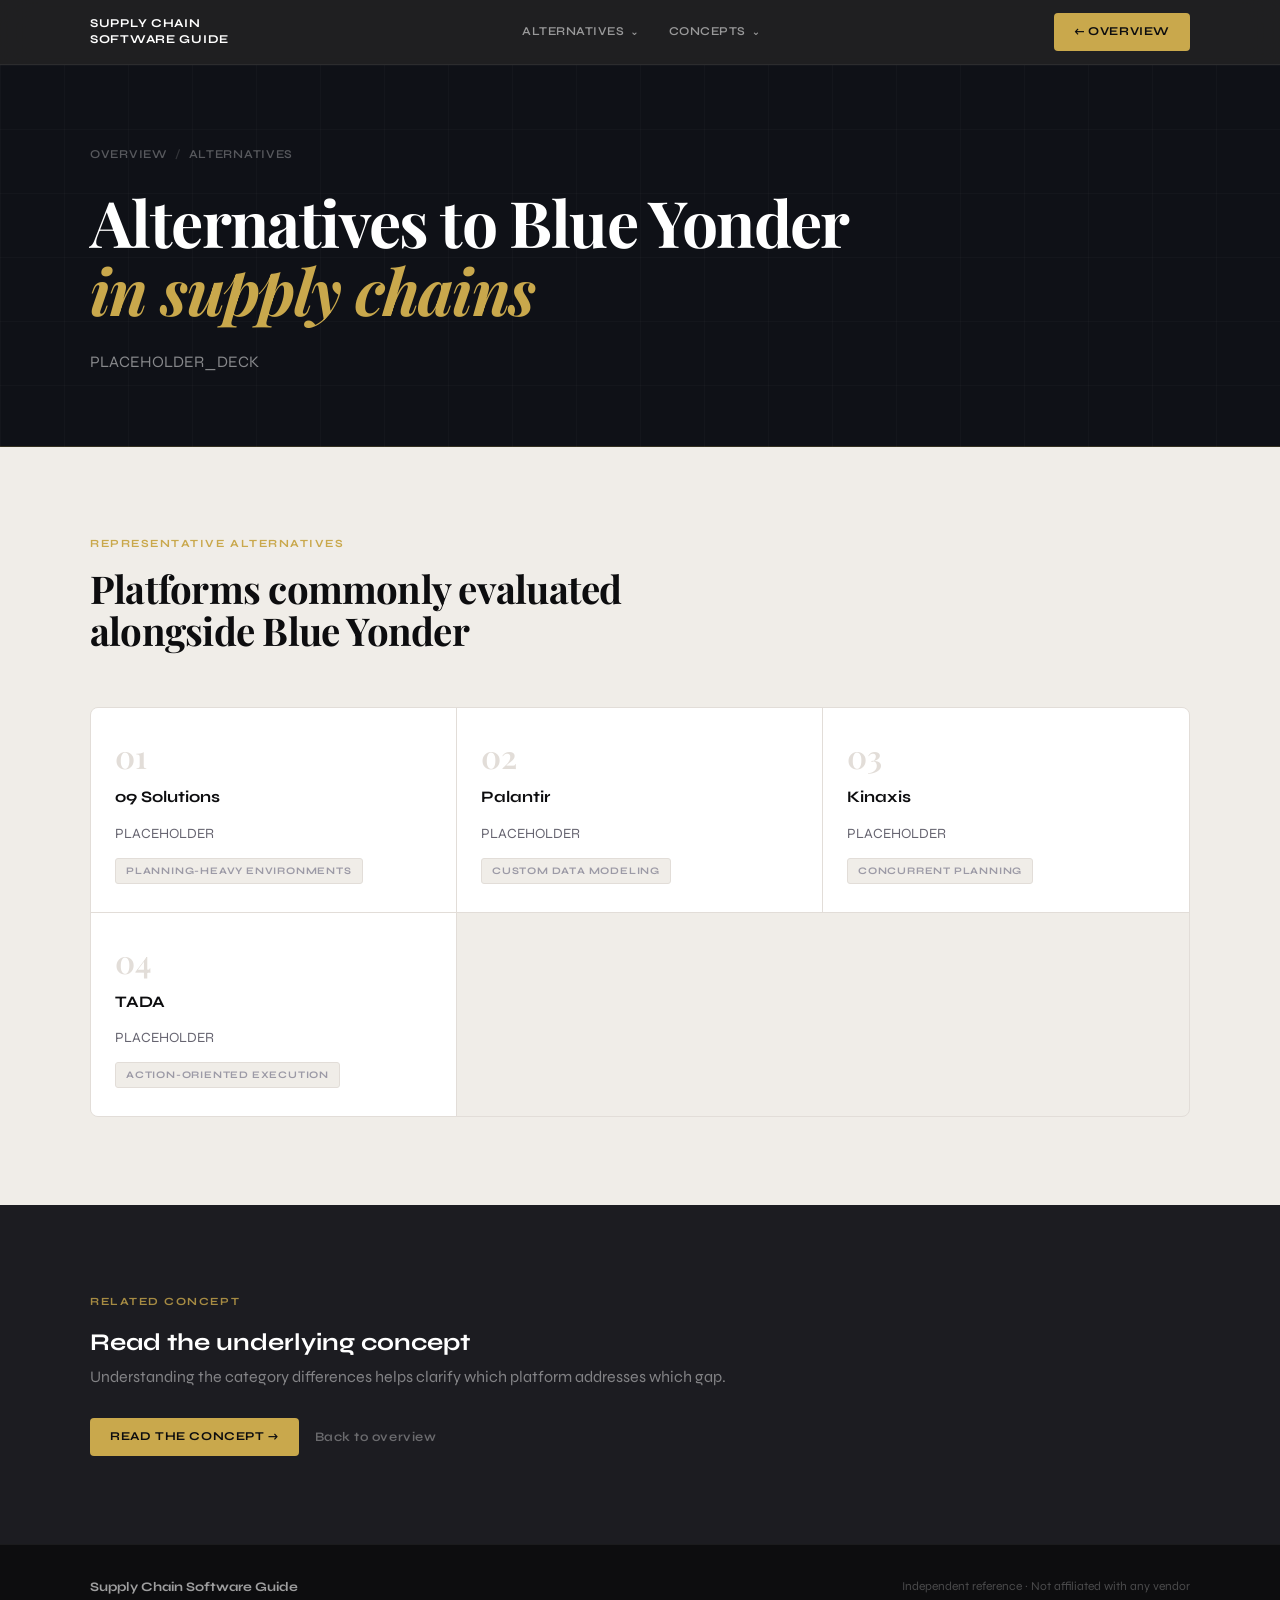
==== commit 7b1ae2e3: "UI fix" ====
--- a/alternatives/blue-yonder.html
+++ b/alternatives/blue-yonder.html
@@ -5,7 +5,7 @@
   <meta name="viewport" content="width=device-width,initial-scale=1.0"/>
   <title>Alternatives to Blue Yonder for Supply Chains</title>
   <meta name="description" content="Platforms commonly evaluated alongside blue yonder in enterprise supply chain programs."/>
-  <link rel="icon" type="image/svg+xml" href="../favicon.svg"/>
+  <link rel="icon" type="image/svg+xml" href="../favicon.png"/>
   <link rel="preconnect" href="https://fonts.googleapis.com">
   <link rel="preconnect" href="https://fonts.gstatic.com" crossorigin>
   <link href="https://fonts.googleapis.com/css2?family=Playfair+Display:ital,wght@0,600;0,700;1,600&family=Syne:wght@400;500;600;700&display=swap" rel="stylesheet">
--- a/styles.css
+++ b/styles.css
@@ -382,17 +382,6 @@
   border-top: 1px solid var(--rule);
 }
 
-.cat-card--featured {
-  background: var(--ink-2);
-  border-right: none;
-}
-
-.cat-card--featured .cat-num { color: rgba(201,168,76,0.25); }
-.cat-card--featured h3 { color: var(--white); }
-.cat-card--featured p { color: rgba(255,255,255,0.5); }
-.cat-card--featured:hover { background: var(--ink-3); }
-.cat-card--featured .cat-examples { border-top-color: rgba(255,255,255,0.08); }
-.cat-examples--light { color: var(--gold); }
 
 /* ── VENDOR TABLE ────────────────────────────────────────── */
 .table-wrap {
@@ -459,11 +448,7 @@
   border: 1px solid var(--rule);
 }
 
-.cat-pill--action {
-  background: rgba(201,168,76,0.12);
-  color: #8a6c1a;
-  border-color: rgba(201,168,76,0.35);
-}
+
 
 .tbl-link {
   font-size: 12px;
@@ -475,20 +460,7 @@
 }
 .tbl-link:hover { color: var(--ink); }
 
-.tada-row { background: rgba(201,168,76,0.04); }
-.tada-name { color: #7a5e0f !important; }
-
-.featured-badge {
-  display: inline-block;
-  font-size: 10px;
-  font-weight: 700;
-  letter-spacing: 0.1em;
-  text-transform: uppercase;
-  color: var(--gold);
-  border: 1px solid rgba(201,168,76,0.4);
-  padding: 3px 9px;
-  border-radius: 3px;
-}
+
 
 /* ── CRITERIA ────────────────────────────────────────────── */
 .criteria-grid {
@@ -798,20 +770,6 @@
   align-self: flex-start;
 }
 
-.alt-tag--gold {
-  background: rgba(201,168,76,0.12);
-  color: #7a5e0f;
-  border-color: rgba(201,168,76,0.3);
-}
-
-.alt-card--featured {
-  background: var(--ink-2);
-  border-right: none;
-}
-.alt-card--featured .alt-num { color: rgba(201,168,76,0.2); }
-.alt-card--featured h3 { color: var(--white); }
-.alt-card--featured p { color: rgba(255,255,255,0.5); }
-.alt-card--featured:hover { background: var(--ink-3); }
 
 /* ── DECISION LIST ───────────────────────────────────────── */
 .decision-list {
